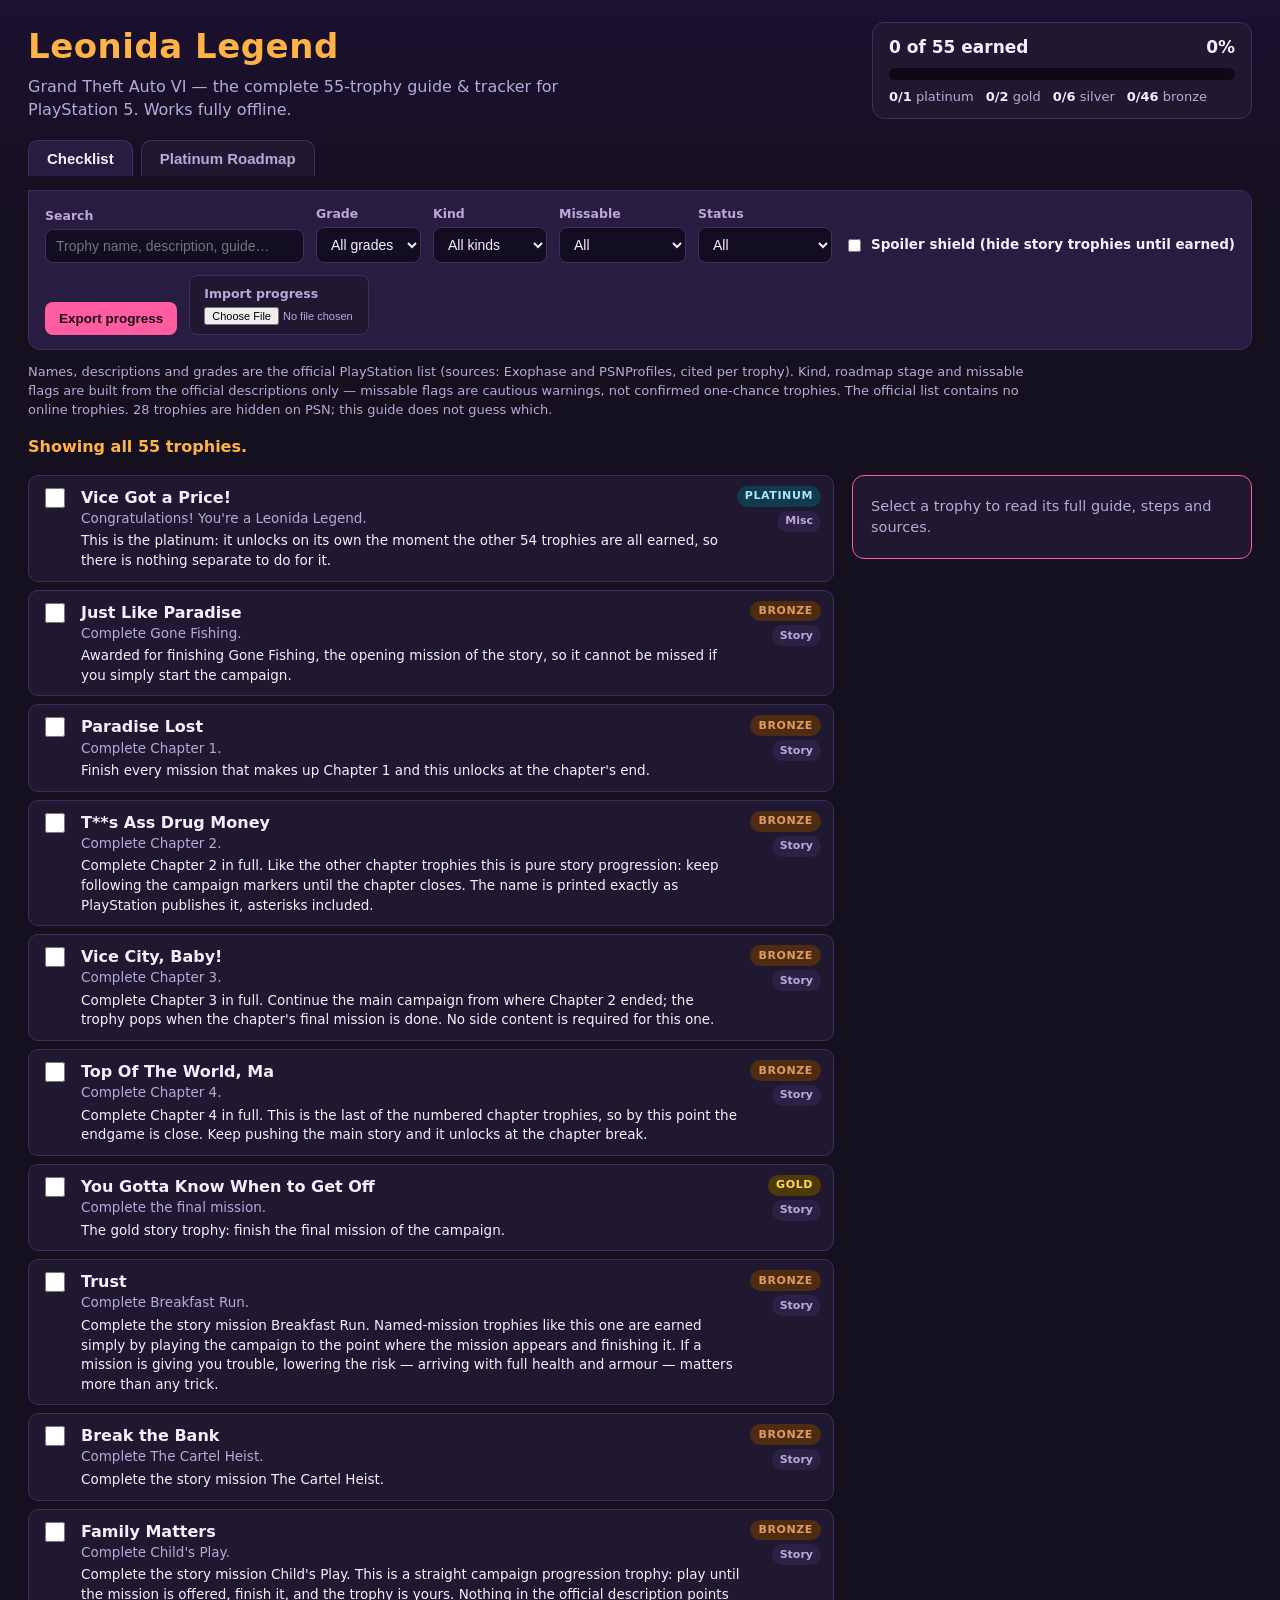
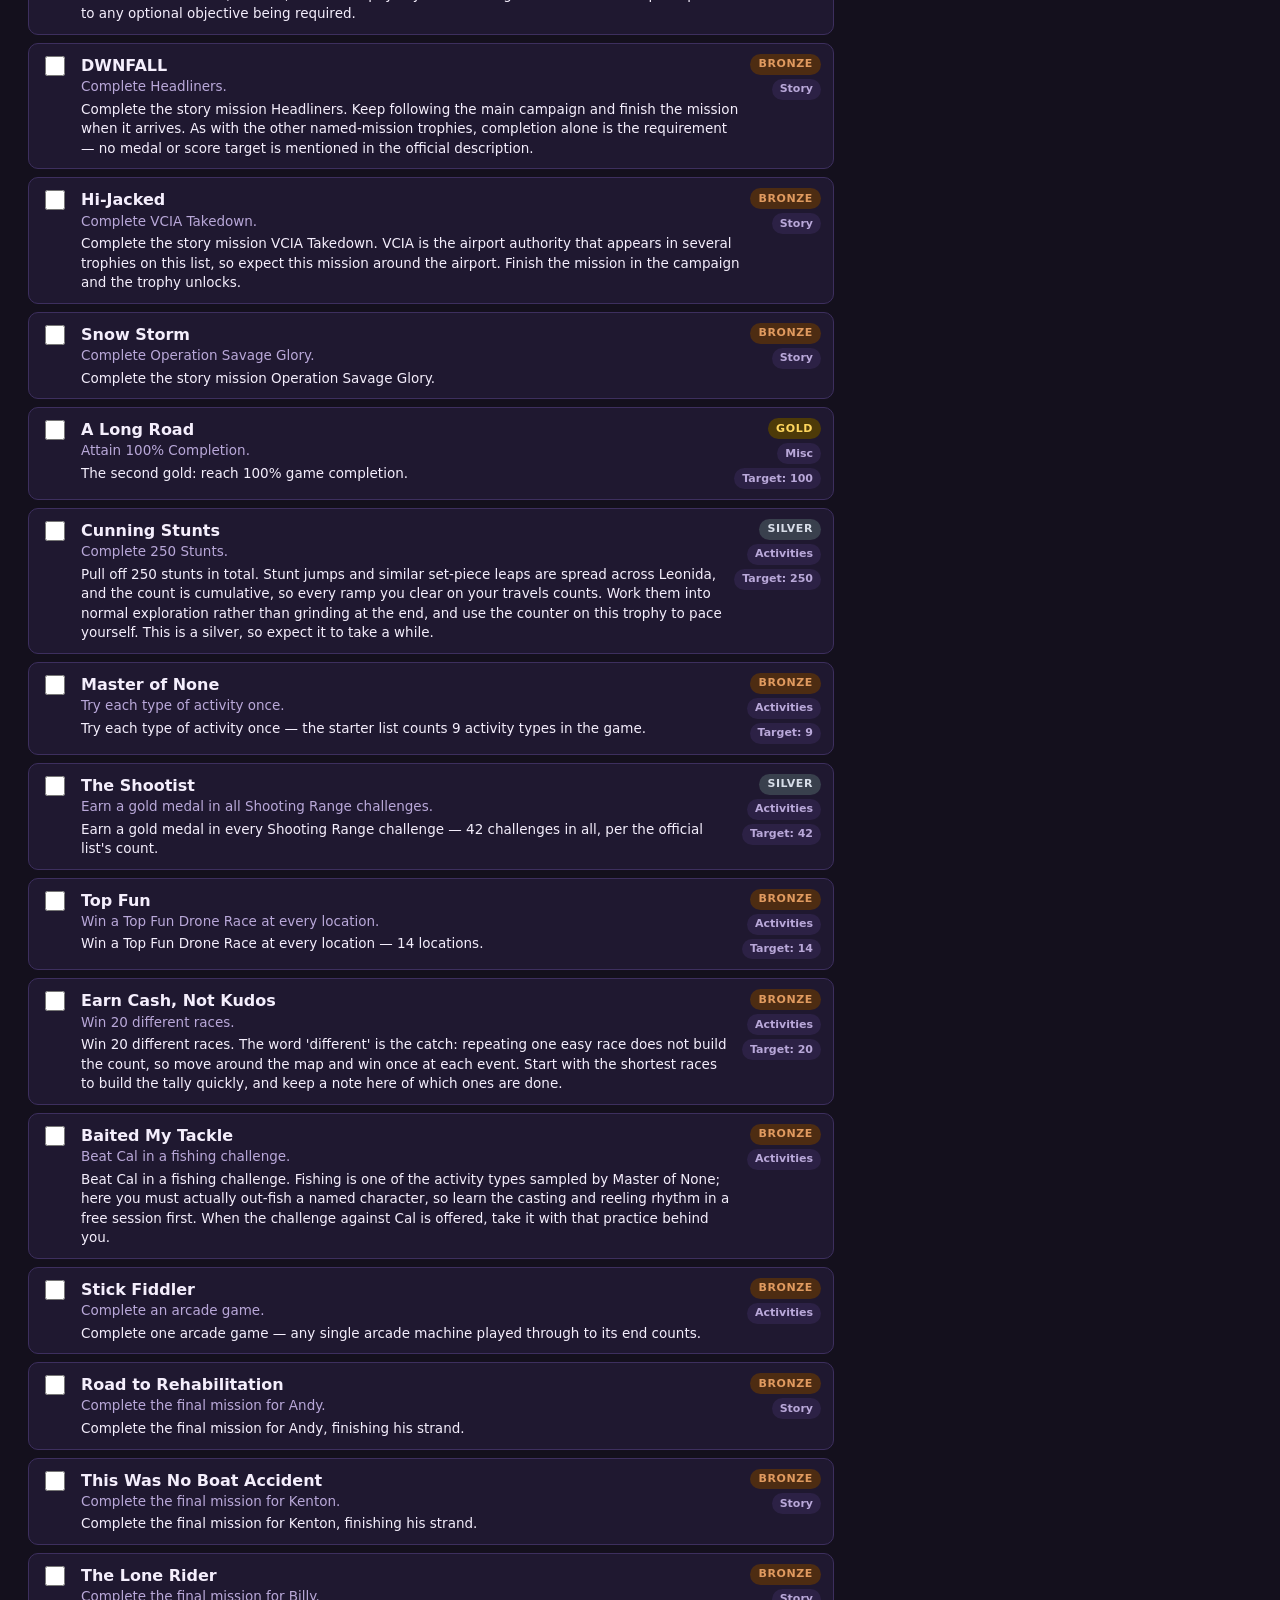
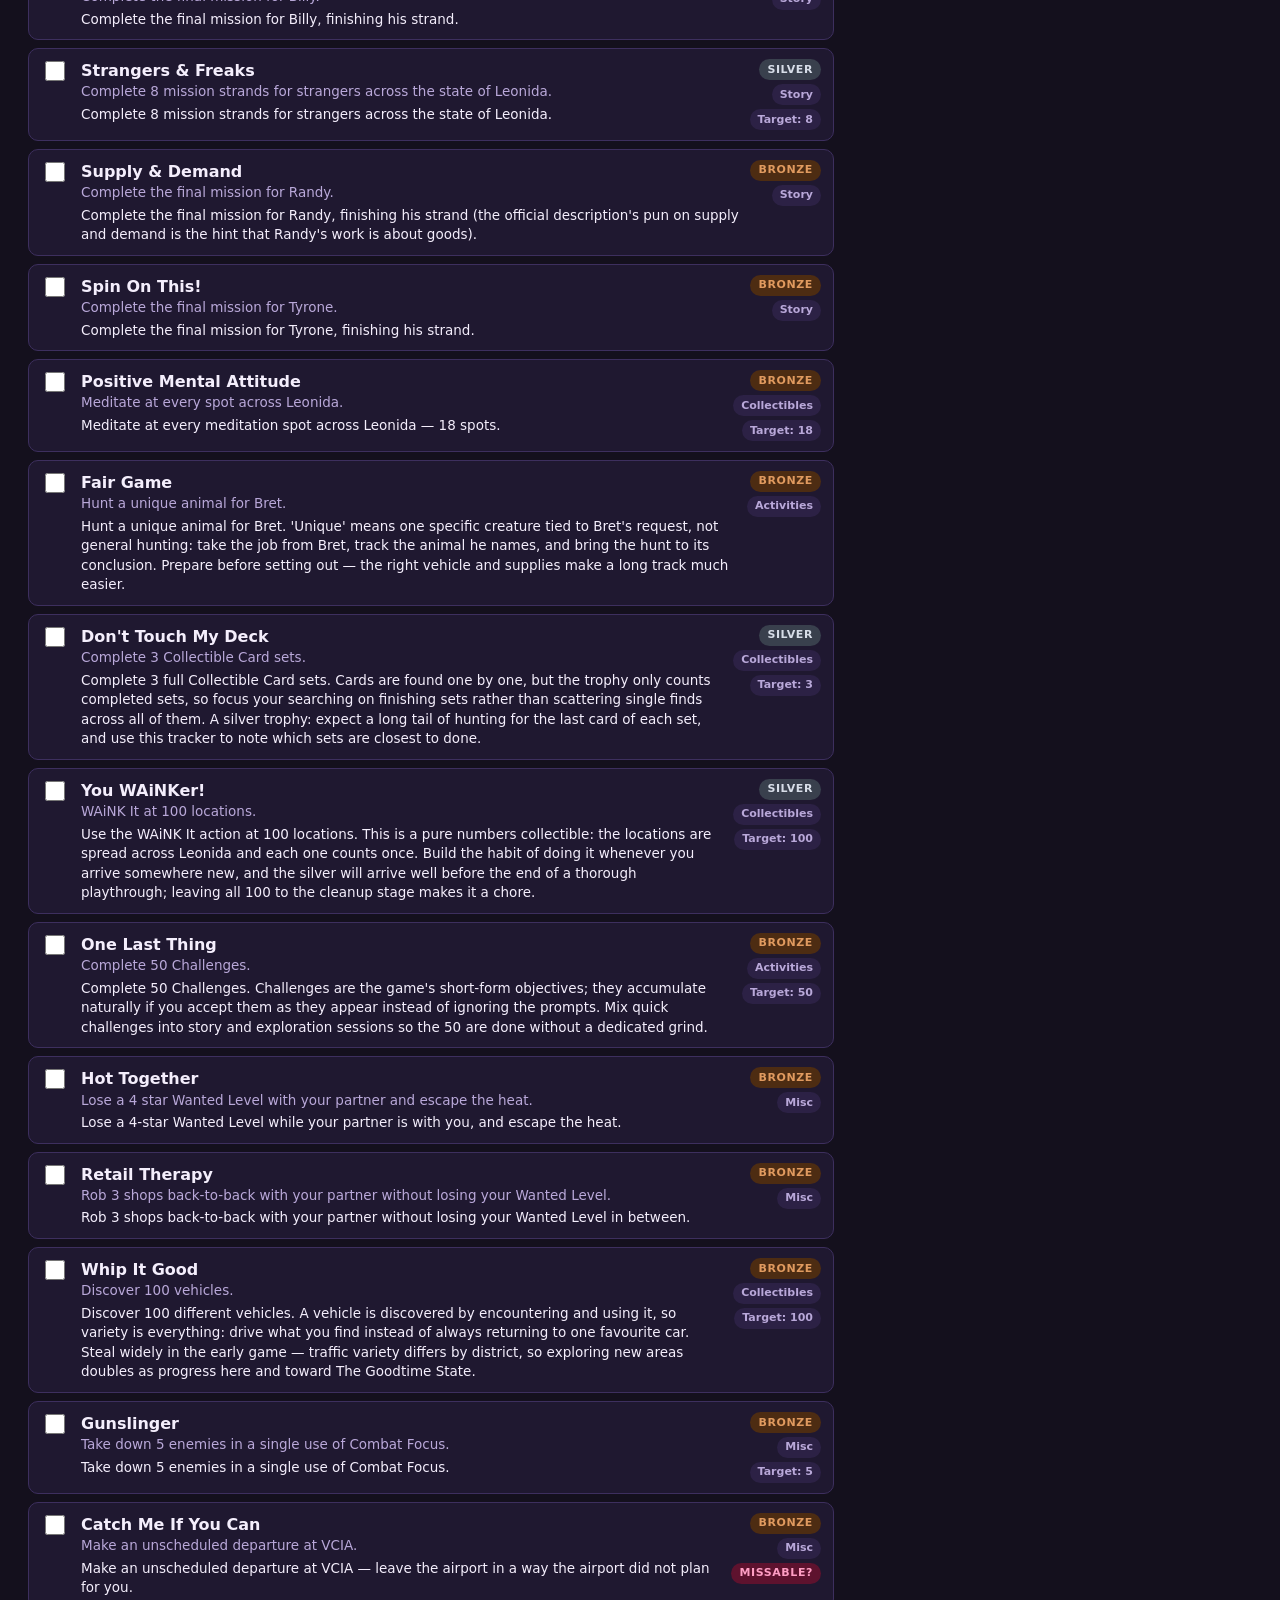
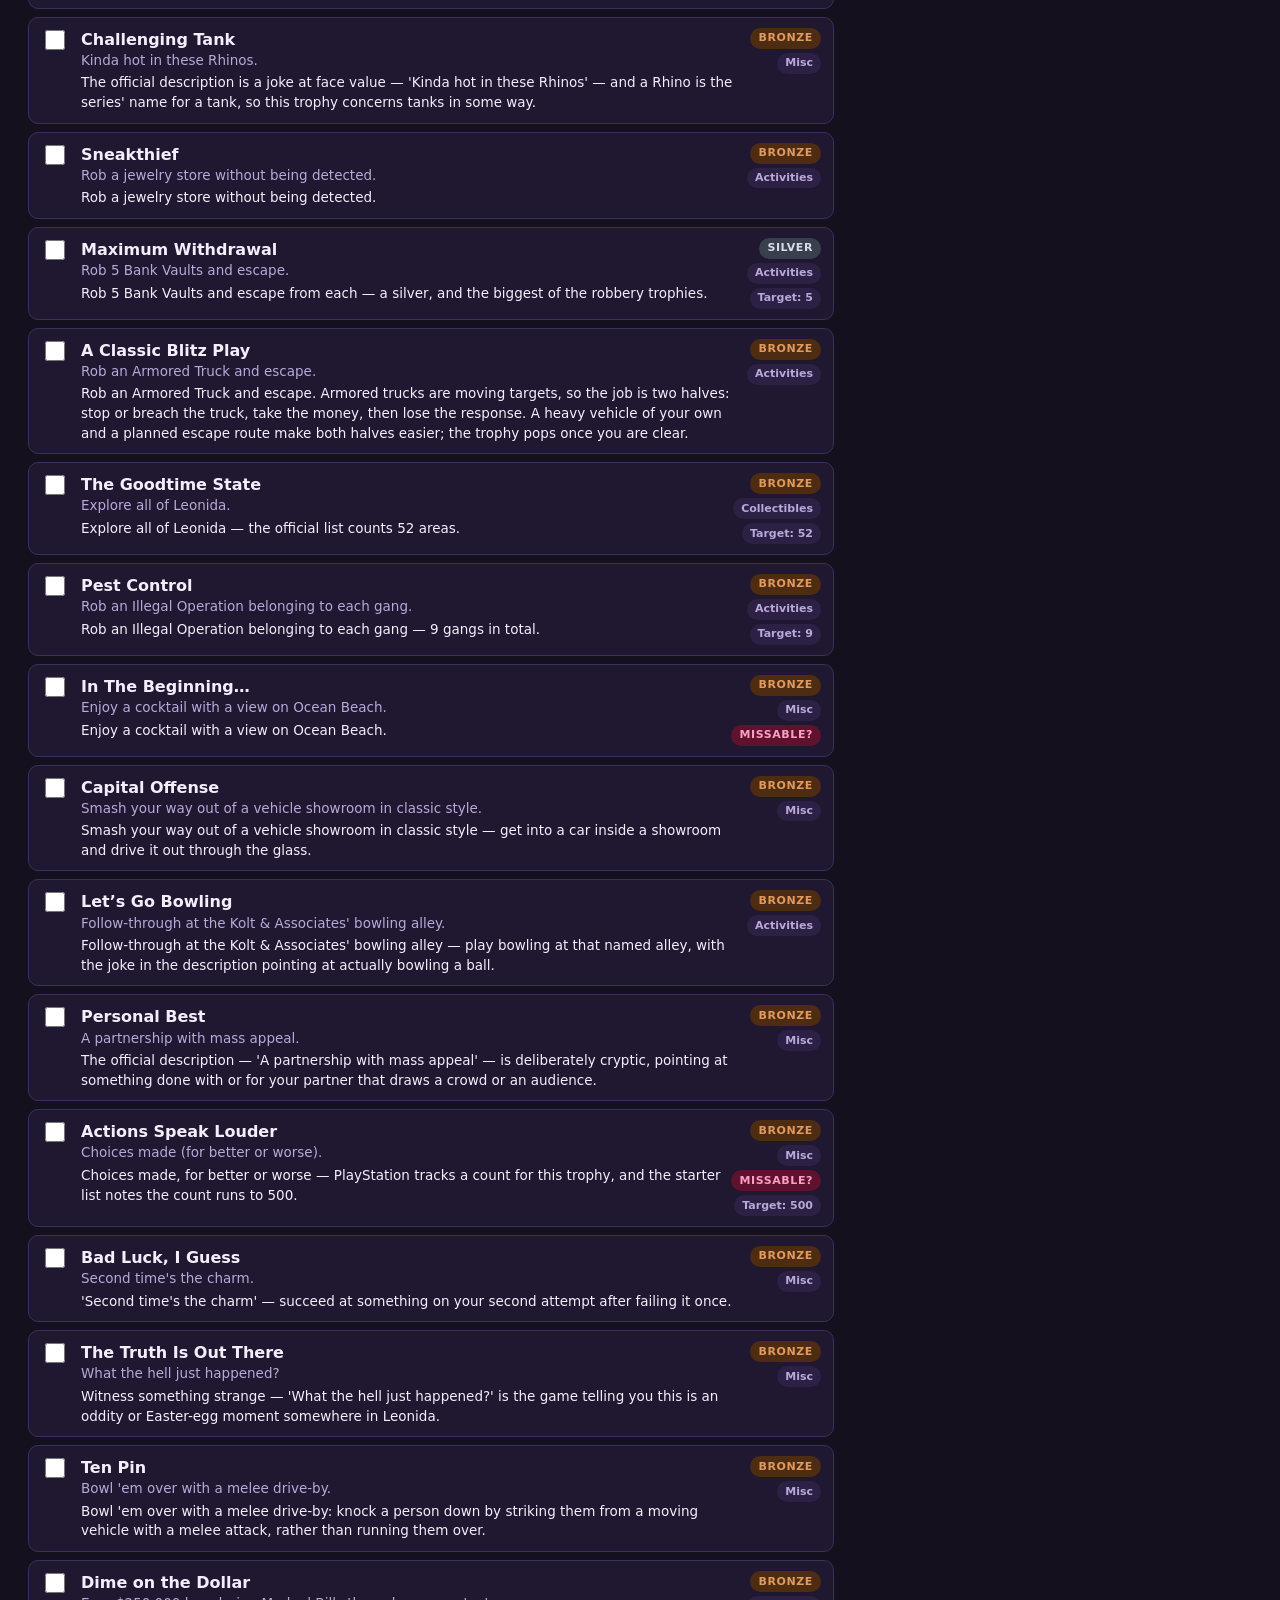
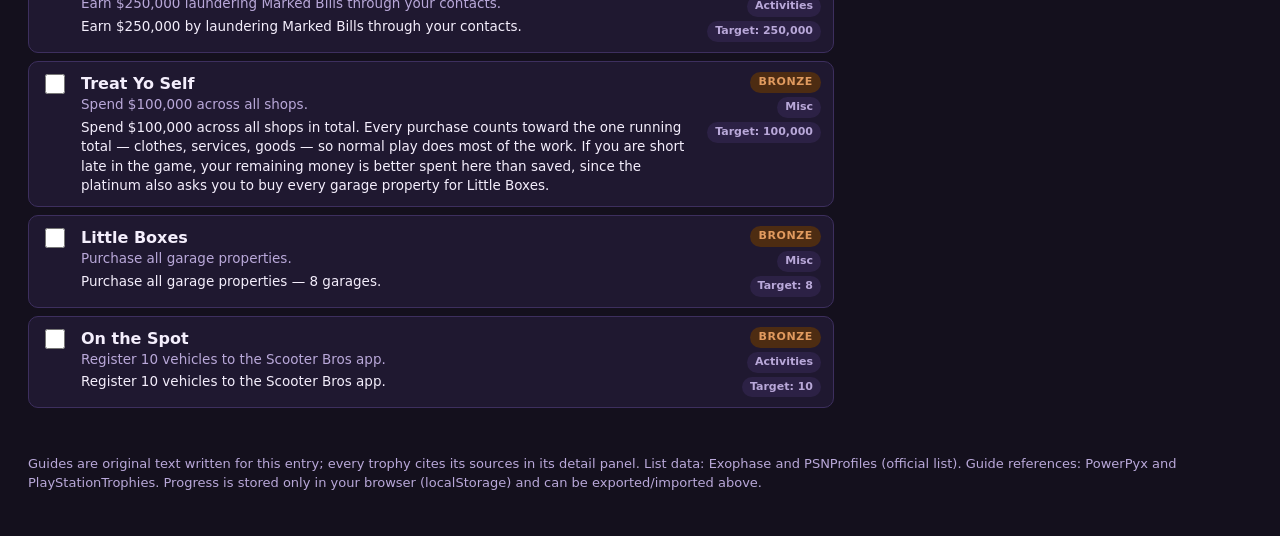
==== app/index.html @ 4466c214 "Leonida Legend — GTA 6 trophy guide and checklist (make.fun entry)" ====
<!doctype html>
<html lang="en">
<head>
<meta charset="utf-8">
<meta name="viewport" content="width=device-width, initial-scale=1">
<title>Leonida Legend — GTA VI Trophy Guide &amp; Tracker</title>
<link rel="stylesheet" href="style.css">
</head>
<body>
<header class="topbar">
  <div class="brand">
    <h1>Leonida Legend</h1>
    <p class="tagline">Grand Theft Auto VI — the complete 55-trophy guide &amp; tracker for PlayStation 5. Works fully offline.</p>
  </div>
  <div class="progress-box">
    <div class="progress-line"><span id="progress-count">0 of 55 earned</span><span id="progress-pct">0%</span></div>
    <div class="progress-track"><div id="progress-bar"></div></div>
    <div class="grade-counts" id="grade-counts"></div>
  </div>
</header>

<nav class="view-tabs" aria-label="Views">
  <button type="button" id="tab-checklist" class="tab active">Checklist</button>
  <button type="button" id="tab-roadmap" class="tab">Platinum Roadmap</button>
</nav>

<section id="checklist-view">
  <div class="controls">
    <label class="search-label">Search
      <input id="search" type="search" placeholder="Trophy name, description, guide…" autocomplete="off">
    </label>
    <label>Grade
      <select id="filter-grade">
        <option value="all">All grades</option>
        <option value="platinum">Platinum</option>
        <option value="gold">Gold</option>
        <option value="silver">Silver</option>
        <option value="bronze">Bronze</option>
      </select>
    </label>
    <label>Kind
      <select id="filter-kind">
        <option value="all">All kinds</option>
        <option value="story">Story</option>
        <option value="collectibles">Collectibles</option>
        <option value="activities">Activities</option>
        <option value="online">Online</option>
        <option value="misc">Misc</option>
      </select>
    </label>
    <label>Missable
      <select id="filter-missable">
        <option value="all">All</option>
        <option value="only">Missable only</option>
        <option value="safe">Not missable</option>
      </select>
    </label>
    <label>Status
      <select id="filter-status">
        <option value="all">All</option>
        <option value="earned">Earned</option>
        <option value="unearned">Not yet earned</option>
      </select>
    </label>
    <label class="toggle"><input id="spoiler" type="checkbox"> Spoiler shield (hide story trophies until earned)</label>
    <button id="export" type="button">Export progress</button>
    <label class="import-label">Import progress <input id="import" type="file" accept="application/json"></label>
  </div>
  <p class="honesty-note">Names, descriptions and grades are the official PlayStation list (sources: Exophase and PSNProfiles, cited per trophy). Kind, roadmap stage and missable flags are built from the official descriptions only — missable flags are cautious warnings, not confirmed one-chance trophies. The official list contains no online trophies. 28 trophies are hidden on PSN; this guide does not guess which.</p>
  <p id="result-count" class="result-count"></p>
  <div class="layout">
    <ol id="trophy-list" class="trophy-list"></ol>
    <aside id="detail" class="detail" aria-live="polite">
      <p class="detail-empty">Select a trophy to read its full guide, steps and sources.</p>
    </aside>
  </div>
</section>

<section id="roadmap-view" hidden>
  <h2>Roadmap to the Platinum</h2>
  <p class="roadmap-intro">Four stages, in order. The story comes first because several trophies hang off story beats; the cautious missable flags are watched during that first pass; collectibles and activities are swept afterwards; 100% completion and the platinum close the list. No trophy on the official list is an online trophy, so no stage needs multiplayer.</p>
  <div id="roadmap-stages"></div>
</section>

<footer>
  <p>Guides are original text written for this entry; every trophy cites its sources in its detail panel. List data: Exophase and PSNProfiles (official list). Guide references: PowerPyx and PlayStationTrophies. Progress is stored only in your browser (localStorage) and can be exported/imported above.</p>
</footer>

<script type="module" src="app.js"></script>
</body>
</html>
---- app/style.css ----
/* Leonida Legend — own neon-dusk look, no game artwork, system fonts only. */
:root {
  --bg: #14101d;
  --panel: #1f1830;
  --panel-2: #281d40;
  --ink: #f4eefc;
  --muted: #b9a8d9;
  --accent: #ff5da2;
  --accent-2: #ffb347;
  --line: #3d2f5e;
  --platinum: #a8e6ff;
  --gold: #ffd75e;
  --silver: #d7dde8;
  --bronze: #e09a5f;
}
* { box-sizing: border-box; }
body {
  margin: 0;
  font-family: "Segoe UI", system-ui, -apple-system, Arial, sans-serif;
  background: linear-gradient(180deg, #1b1030 0, var(--bg) 260px);
  color: var(--ink);
  line-height: 1.45;
}
.topbar {
  display: flex; flex-wrap: wrap; gap: 20px; justify-content: space-between; align-items: flex-start;
  padding: 22px 28px 10px;
}
.brand h1 { margin: 0; font-size: 34px; letter-spacing: .5px; color: var(--accent-2); }
.tagline { margin: 4px 0 0; color: var(--muted); max-width: 560px; }
.progress-box { min-width: 300px; flex: 0 1 380px; background: var(--panel); border: 1px solid var(--line); border-radius: 12px; padding: 12px 16px; }
.progress-line { display: flex; justify-content: space-between; font-weight: 700; font-size: 17px; }
.progress-track { height: 12px; background: #0d0a16; border-radius: 6px; margin: 8px 0; overflow: hidden; }
#progress-bar { height: 100%; width: 0; background: linear-gradient(90deg, var(--accent), var(--accent-2)); transition: width .3s; }
.grade-counts { display: flex; gap: 12px; flex-wrap: wrap; color: var(--muted); font-size: 13px; }
.grade-counts b { color: var(--ink); }
.view-tabs { display: flex; gap: 8px; padding: 8px 28px 0; }
.tab {
  background: var(--panel); color: var(--muted); border: 1px solid var(--line); border-bottom: none;
  border-radius: 10px 10px 0 0; padding: 9px 18px; font-size: 15px; font-weight: 600; cursor: pointer;
}
.tab.active { background: var(--panel-2); color: var(--ink); }
section { padding: 14px 28px 24px; }
.controls {
  display: flex; flex-wrap: wrap; gap: 12px; align-items: end;
  background: var(--panel-2); border: 1px solid var(--line); border-radius: 0 12px 12px 12px; padding: 14px 16px;
}
.controls label { display: flex; flex-direction: column; gap: 4px; font-size: 12.5px; color: var(--muted); font-weight: 600; }
.controls .search-label { flex: 1 1 220px; }
.controls input[type="search"], .controls select {
  background: #120d20; color: var(--ink); border: 1px solid var(--line); border-radius: 8px; padding: 8px 10px; font-size: 14px;
}
.controls .toggle { flex-direction: row; align-items: center; gap: 7px; font-size: 13.5px; color: var(--ink); padding-bottom: 8px; }
.controls button, .import-label {
  background: var(--accent); color: #1c0a16; border: none; border-radius: 8px; padding: 9px 14px;
  font-size: 13.5px; font-weight: 700; cursor: pointer;
}
.import-label { background: var(--panel); color: var(--ink); border: 1px solid var(--line); }
.import-label input { font-size: 11px; max-width: 150px; }
.honesty-note { color: var(--muted); font-size: 13px; max-width: 1000px; }
.result-count { color: var(--accent-2); font-weight: 600; }
.layout { display: grid; grid-template-columns: minmax(0, 1fr) 400px; gap: 18px; align-items: start; }
@media (max-width: 980px) { .layout { grid-template-columns: 1fr; } }
.trophy-list { list-style: none; margin: 0; padding: 0; display: flex; flex-direction: column; gap: 8px; }
.trophy-row {
  display: grid; grid-template-columns: 30px minmax(0, 1fr) auto; gap: 10px; align-items: start;
  background: var(--panel); border: 1px solid var(--line); border-radius: 10px; padding: 10px 12px; cursor: pointer;
}
.trophy-row:hover, .trophy-row.selected { border-color: var(--accent); }
.trophy-row.earned { opacity: .72; }
.trophy-row input[type="checkbox"] { width: 20px; height: 20px; margin-top: 2px; accent-color: var(--accent); cursor: pointer; }
.trophy-name { font-weight: 700; font-size: 16px; }
.trophy-desc { color: var(--muted); font-size: 13.5px; }
.trophy-guide-short { font-size: 13.5px; margin-top: 3px; }
.badges { display: flex; flex-direction: column; gap: 4px; align-items: end; }
.badge { font-size: 11px; font-weight: 800; text-transform: uppercase; letter-spacing: .6px; padding: 2.5px 8px; border-radius: 20px; white-space: nowrap; }
.badge.platinum { background: #123a4d; color: var(--platinum); }
.badge.gold { background: #4d3a08; color: var(--gold); }
.badge.silver { background: #39404d; color: var(--silver); }
.badge.bronze { background: #4d2c12; color: var(--bronze); }
.badge.kind { background: #2c2145; color: var(--muted); text-transform: capitalize; letter-spacing: 0; font-weight: 600; }
.badge.missable { background: #5e122e; color: #ff9ec4; }
.spoiler-hidden .trophy-name, .spoiler-hidden .trophy-desc { filter: blur(5px); user-select: none; }
.detail {
  background: var(--panel); border: 1px solid var(--accent); border-radius: 12px; padding: 16px 18px;
  position: sticky; top: 12px; max-height: calc(100vh - 24px); overflow: auto;
}
.detail h3 { margin: 0 0 4px; font-size: 20px; }
.detail .official { color: var(--muted); font-style: italic; }
.detail h4 { margin: 14px 0 4px; color: var(--accent-2); font-size: 13px; text-transform: uppercase; letter-spacing: .7px; }
.detail p { margin: 4px 0; font-size: 14.5px; }
.detail ol { margin: 4px 0; padding-left: 20px; font-size: 14.5px; }
.detail .meta { display: flex; flex-wrap: wrap; gap: 6px; margin: 8px 0; }
.detail a { color: var(--accent-2); }
.detail .source-role { color: var(--muted); font-size: 12.5px; }
.detail-empty { color: var(--muted); }
#roadmap-view h2 { color: var(--accent-2); }
.roadmap-intro { color: var(--muted); max-width: 900px; }
.stage { background: var(--panel); border: 1px solid var(--line); border-radius: 12px; padding: 14px 18px; margin: 12px 0; }
.stage h3 { margin: 0 0 4px; }
.stage .stage-count { color: var(--accent-2); font-weight: 700; }
.stage p { color: var(--muted); margin: 4px 0 10px; max-width: 900px; }
.stage ul { list-style: none; margin: 0; padding: 0; display: flex; flex-wrap: wrap; gap: 6px; }
.stage li { background: var(--panel-2); border: 1px solid var(--line); border-radius: 16px; padding: 3px 11px; font-size: 13px; }
.stage li.done { border-color: var(--accent-2); color: var(--accent-2); }
.stage li .flag { color: #ff9ec4; font-weight: 700; }
footer { padding: 10px 28px 30px; color: var(--muted); font-size: 13px; }
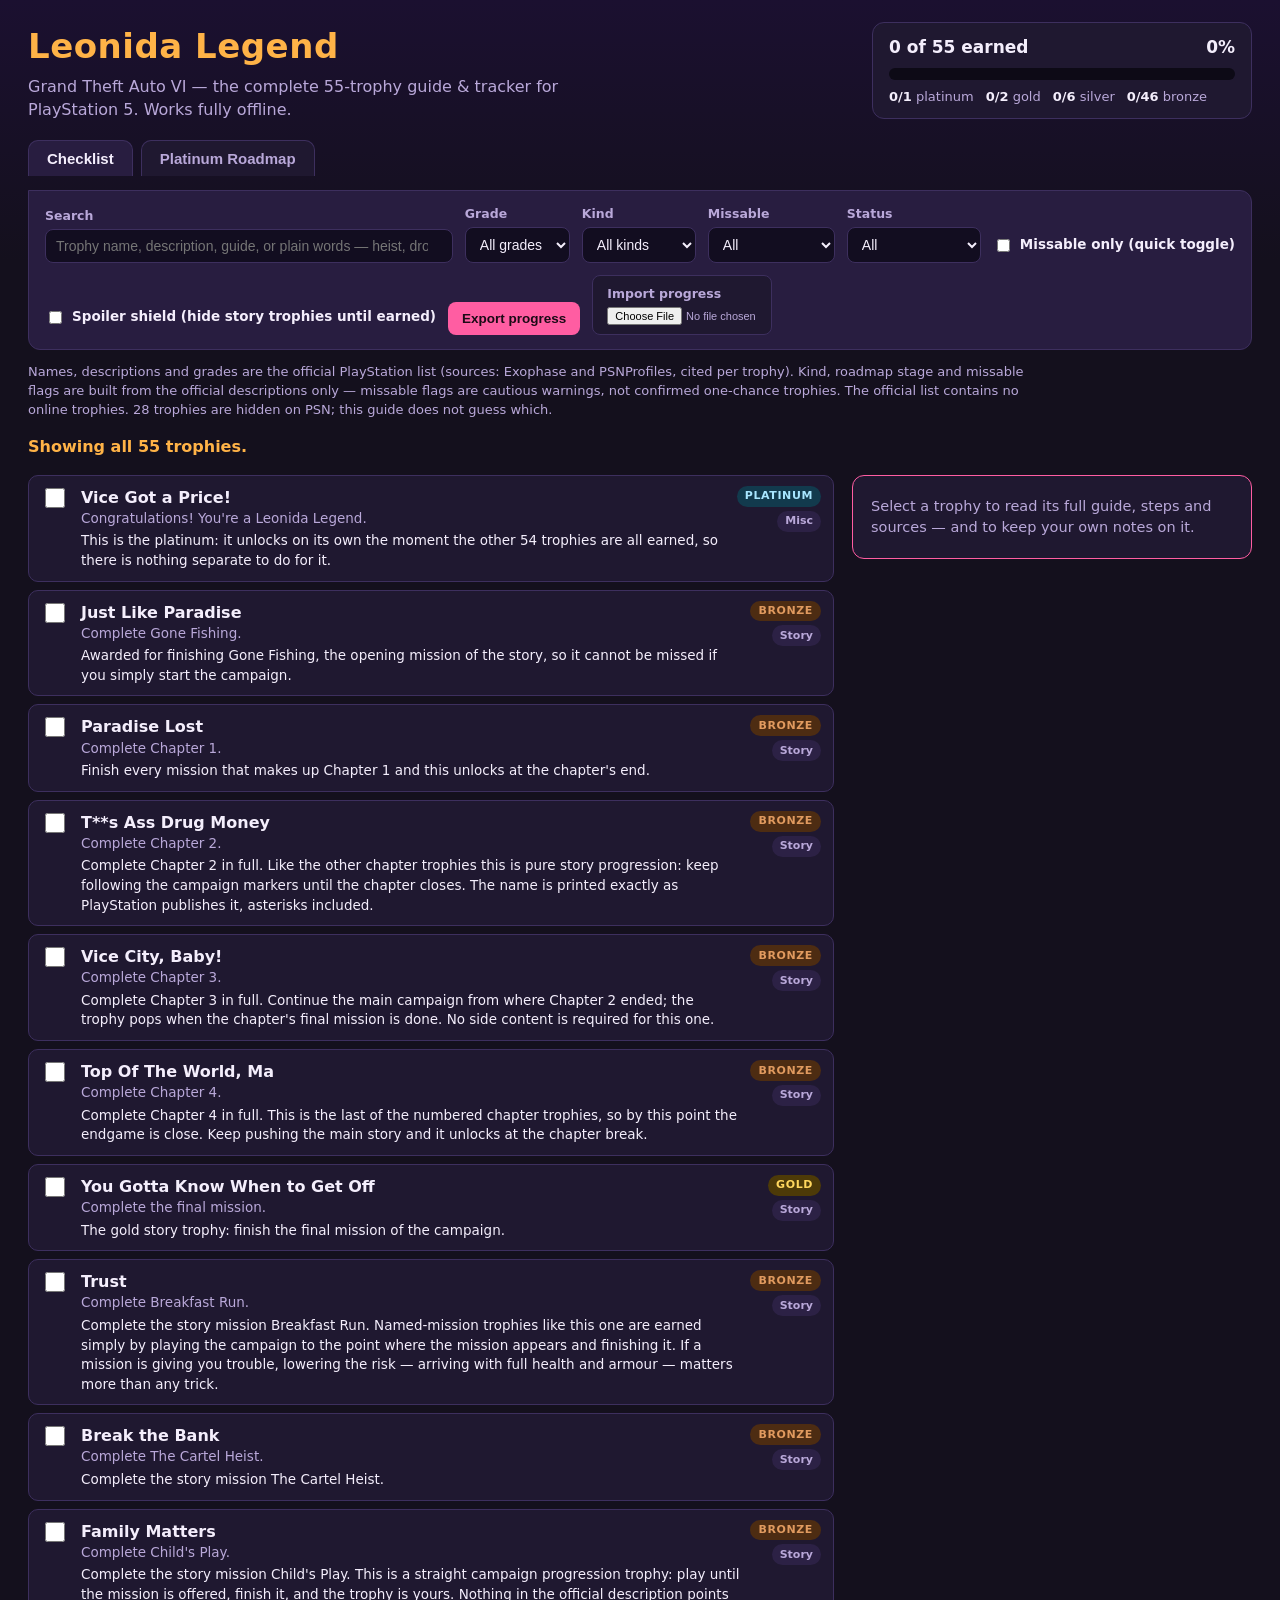
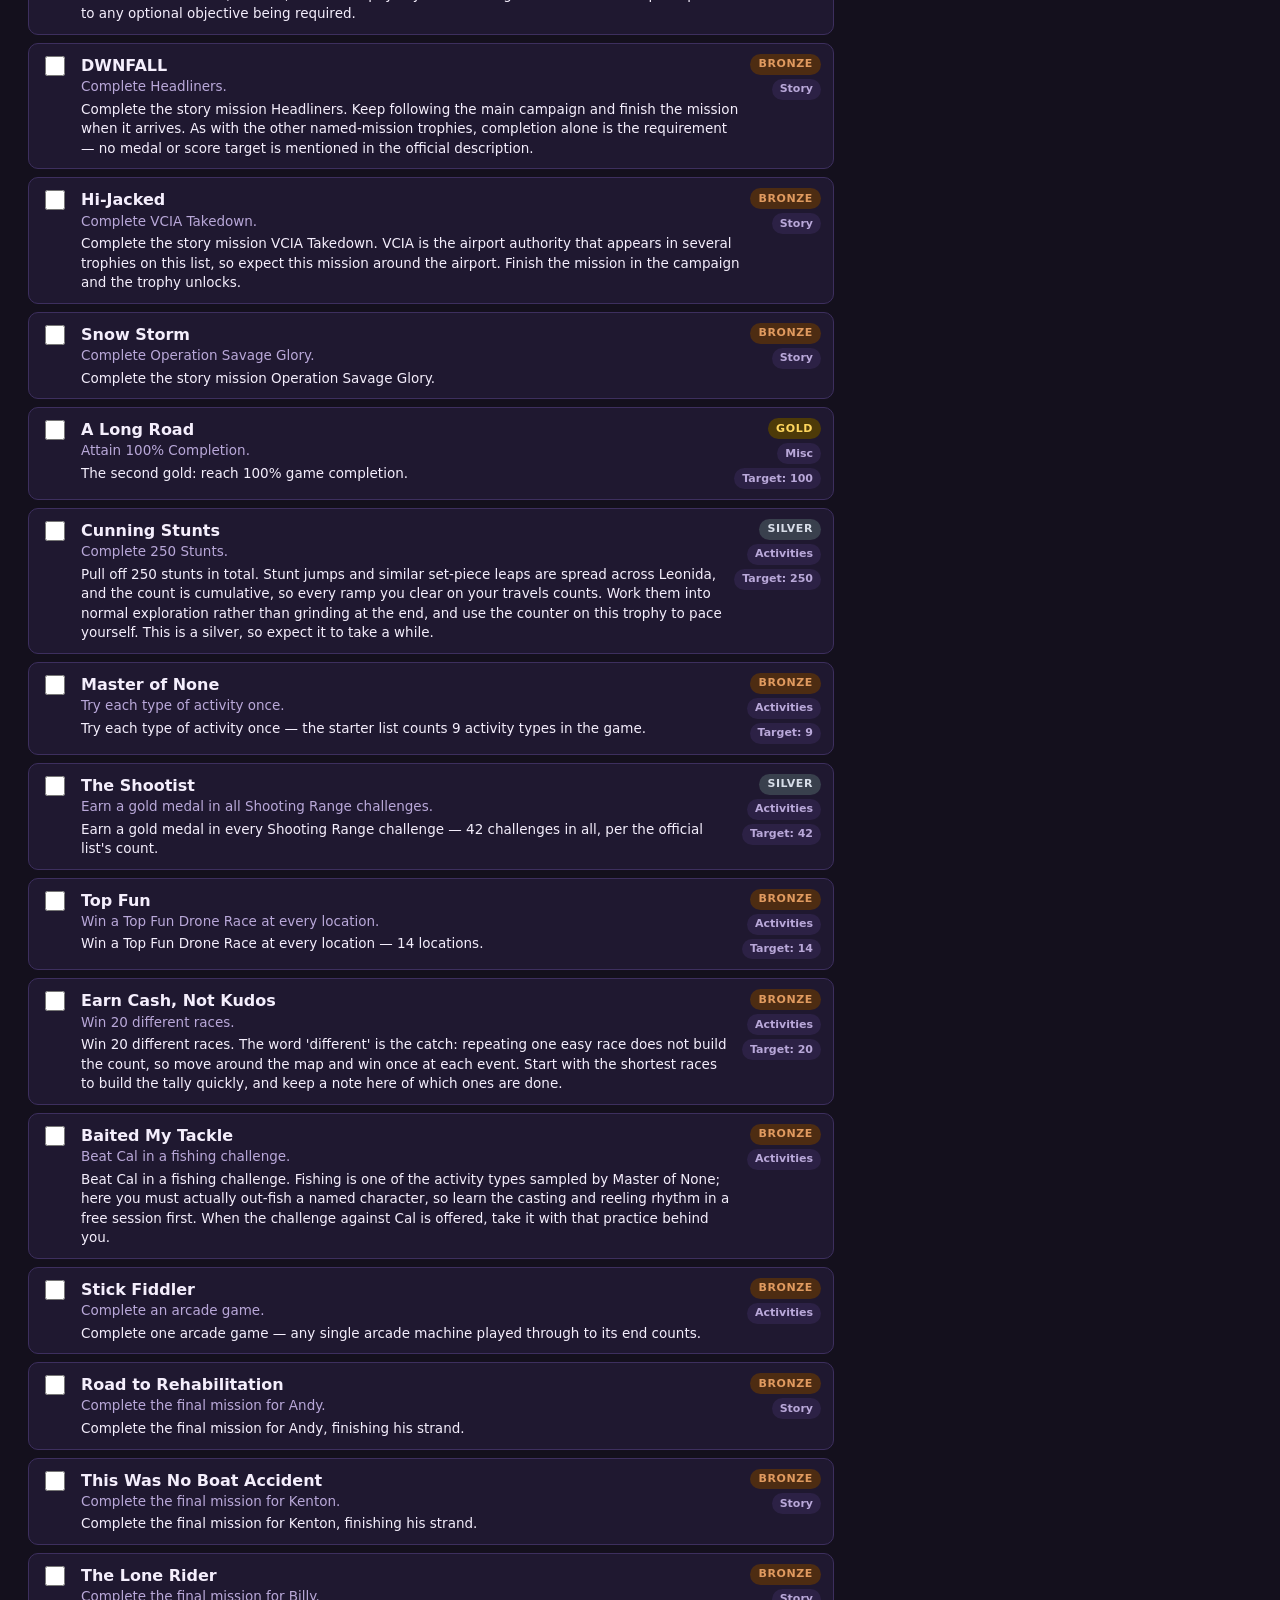
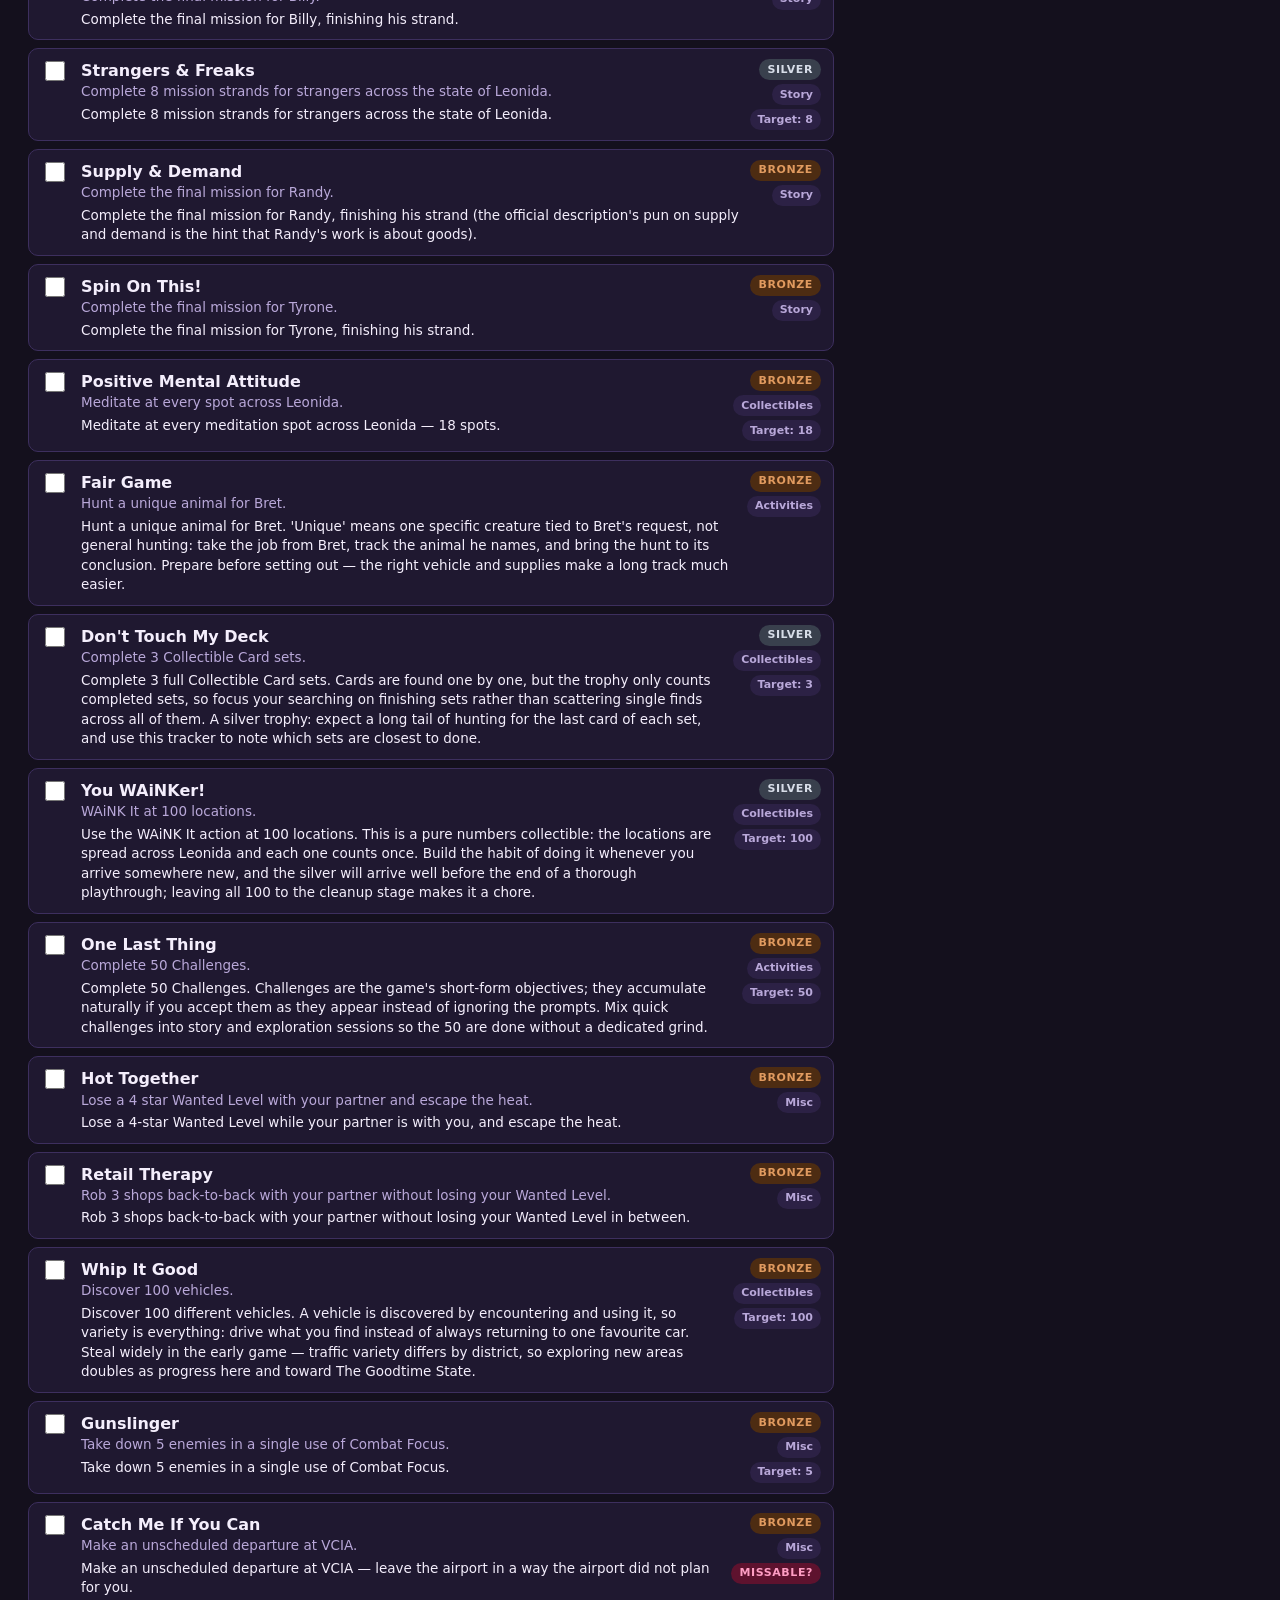
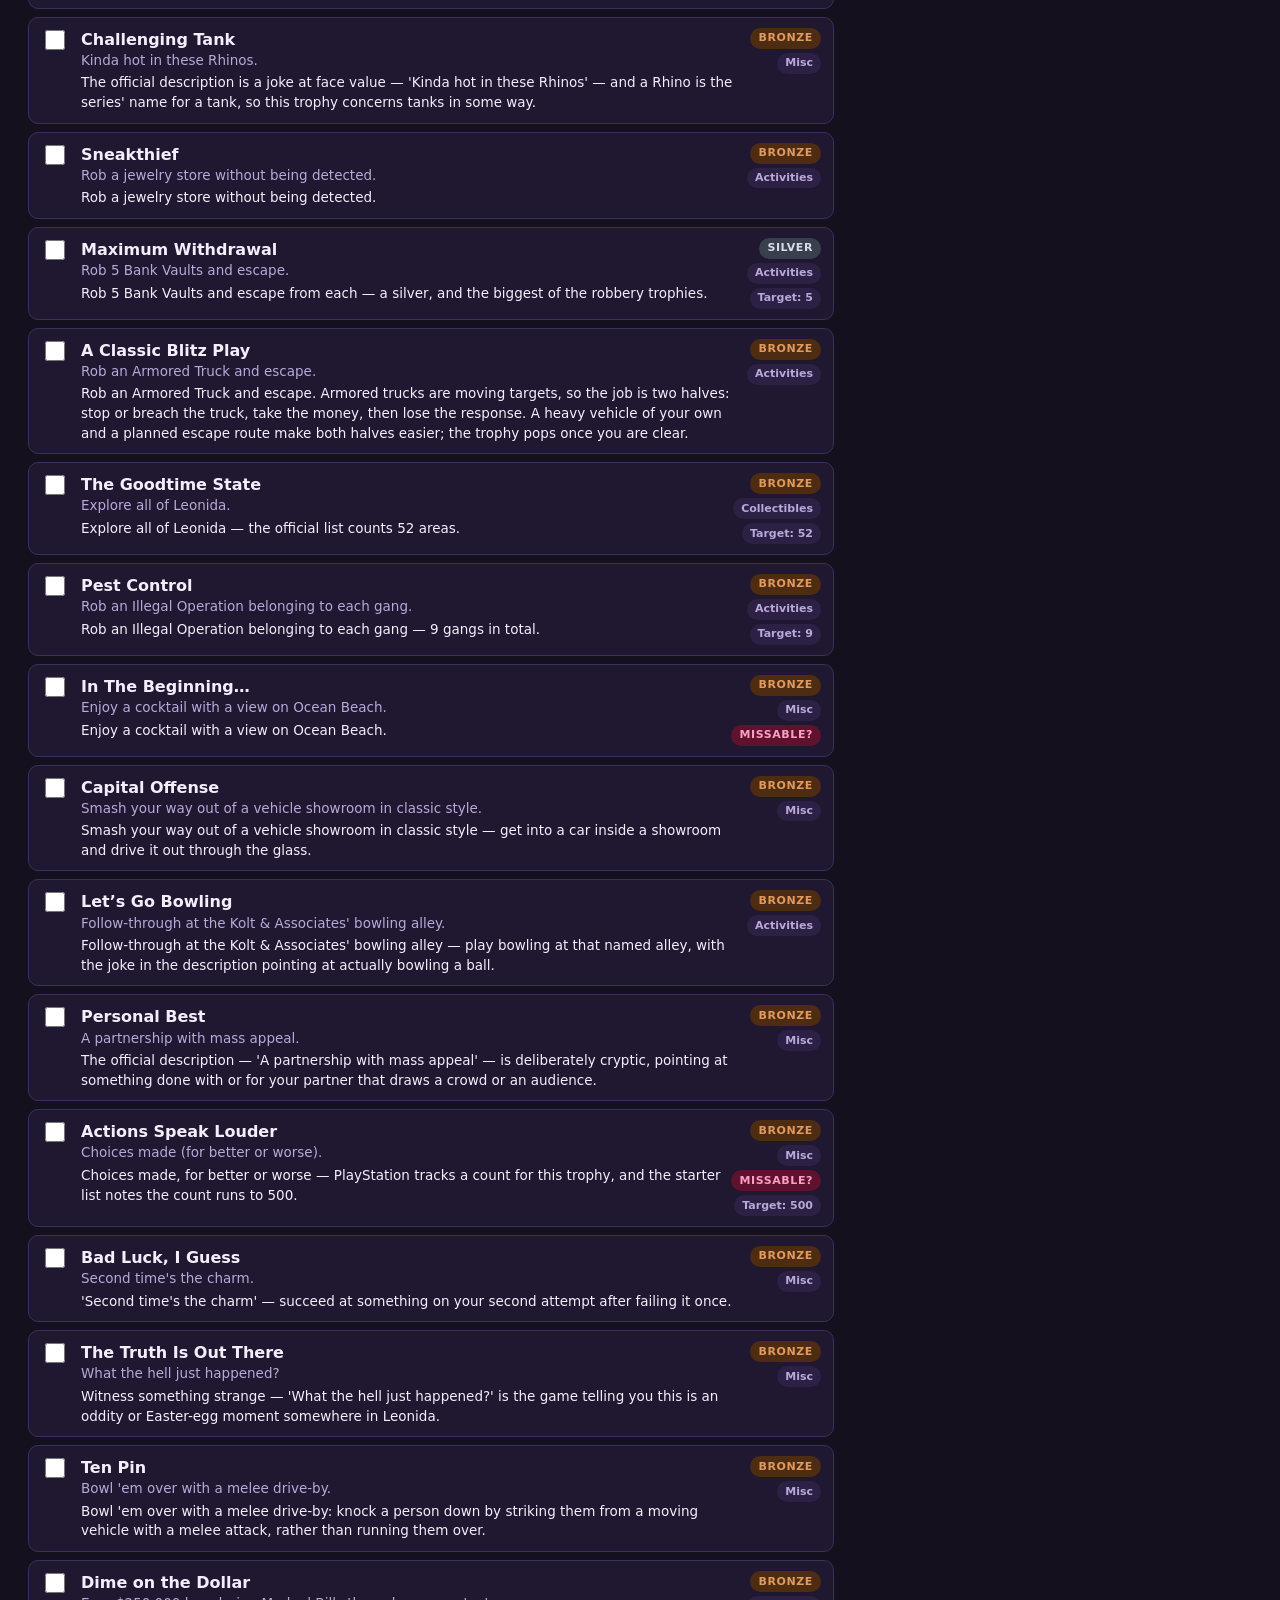
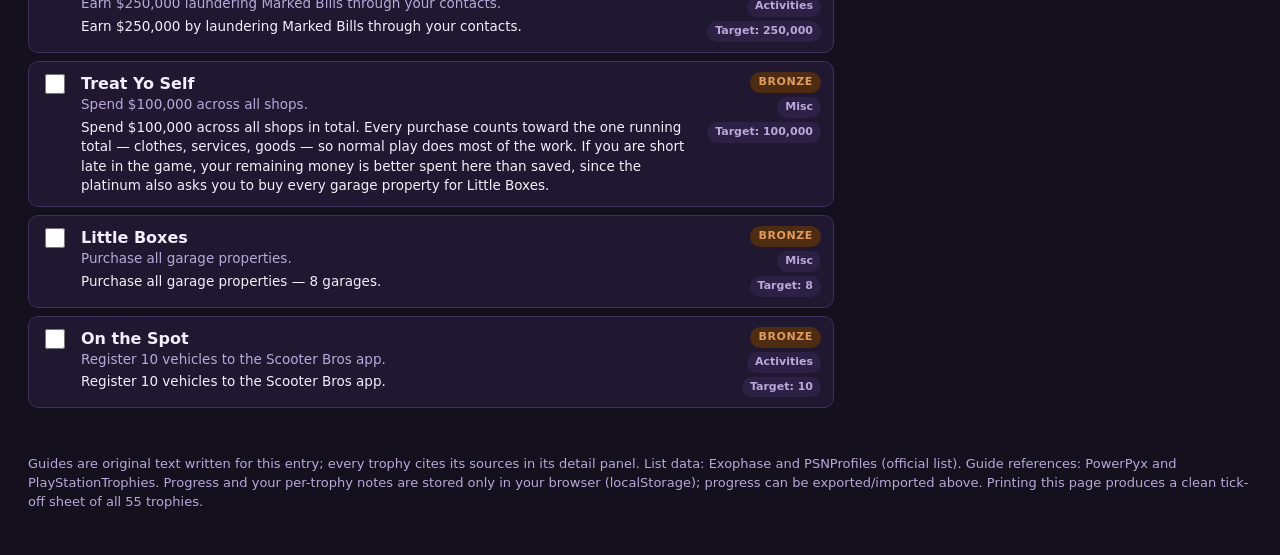
==== commit 957df892: "Add per-trophy notes, missable quick toggle, synonym search and print view" ====
--- a/app/index.html
+++ b/app/index.html
@@ -4,6 +4,7 @@
 <meta charset="utf-8">
 <meta name="viewport" content="width=device-width, initial-scale=1">
 <title>Leonida Legend — GTA VI Trophy Guide &amp; Tracker</title>
+<link rel="icon" href="data:,">
 <link rel="stylesheet" href="style.css">
 </head>
 <body>
@@ -27,7 +28,7 @@
 <section id="checklist-view">
   <div class="controls">
     <label class="search-label">Search
-      <input id="search" type="search" placeholder="Trophy name, description, guide…" autocomplete="off">
+      <input id="search" type="search" placeholder="Trophy name, description, guide, or plain words — heist, drone, fishing…" autocomplete="off">
     </label>
     <label>Grade
       <select id="filter-grade">
@@ -62,6 +63,7 @@
         <option value="unearned">Not yet earned</option>
       </select>
     </label>
+    <label class="toggle"><input id="filter-missable-only" type="checkbox"> Missable only (quick toggle)</label>
     <label class="toggle"><input id="spoiler" type="checkbox"> Spoiler shield (hide story trophies until earned)</label>
     <button id="export" type="button">Export progress</button>
     <label class="import-label">Import progress <input id="import" type="file" accept="application/json"></label>
@@ -71,7 +73,7 @@
   <div class="layout">
     <ol id="trophy-list" class="trophy-list"></ol>
     <aside id="detail" class="detail" aria-live="polite">
-      <p class="detail-empty">Select a trophy to read its full guide, steps and sources.</p>
+      <p class="detail-empty">Select a trophy to read its full guide, steps and sources — and to keep your own notes on it.</p>
     </aside>
   </div>
 </section>
@@ -83,7 +85,7 @@
 </section>
 
 <footer>
-  <p>Guides are original text written for this entry; every trophy cites its sources in its detail panel. List data: Exophase and PSNProfiles (official list). Guide references: PowerPyx and PlayStationTrophies. Progress is stored only in your browser (localStorage) and can be exported/imported above.</p>
+  <p>Guides are original text written for this entry; every trophy cites its sources in its detail panel. List data: Exophase and PSNProfiles (official list). Guide references: PowerPyx and PlayStationTrophies. Progress and your per-trophy notes are stored only in your browser (localStorage); progress can be exported/imported above. Printing this page produces a clean tick-off sheet of all 55 trophies.</p>
 </footer>
 
 <script type="module" src="app.js"></script>
--- a/app/style.css
+++ b/app/style.css
@@ -93,6 +93,15 @@
 .detail a { color: var(--accent-2); }
 .detail .source-role { color: var(--muted); font-size: 12.5px; }
 .detail-empty { color: var(--muted); }
+.detail .note-area {
+  width: 100%; min-height: 84px; resize: vertical;
+  background: #120d20; color: var(--ink); border: 1px solid var(--line); border-radius: 8px;
+  padding: 8px 10px; font: inherit; font-size: 14px; line-height: 1.45;
+}
+.detail .note-area:focus { outline: 2px solid var(--accent); outline-offset: 1px; }
+.detail .note-row { display: flex; justify-content: space-between; align-items: baseline; gap: 10px; margin-top: 4px; }
+.detail .note-hint { color: var(--muted); font-size: 12.5px; }
+.detail .note-status { color: var(--accent-2); font-size: 12.5px; font-weight: 700; white-space: nowrap; }
 #roadmap-view h2 { color: var(--accent-2); }
 .roadmap-intro { color: var(--muted); max-width: 900px; }
 .stage { background: var(--panel); border: 1px solid var(--line); border-radius: 12px; padding: 14px 18px; margin: 12px 0; }
@@ -104,3 +113,34 @@
 .stage li.done { border-color: var(--accent-2); color: var(--accent-2); }
 .stage li .flag { color: #ff9ec4; font-weight: 700; }
 footer { padding: 10px 28px 30px; color: var(--muted); font-size: 13px; }
+
+/* Print: a clean tick-off sheet of the whole list. app.js lifts the filters and
+   the spoiler shield for the print render (beforeprint), so every trophy is
+   listed; here the chrome is hidden and each row gets an empty tick box. */
+@media print {
+  @page { margin: 13mm; }
+  body { background: #fff; color: #000; }
+  .view-tabs, .controls, .honesty-note, .result-count, .detail,
+  #roadmap-view, .progress-box, footer { display: none !important; }
+  .topbar { padding: 0 0 8px; }
+  .brand h1 { color: #000; font-size: 24px; }
+  .tagline { color: #333; }
+  section { padding: 0; }
+  .layout { display: block; }
+  .trophy-list { gap: 0; }
+  .trophy-row {
+    background: #fff; border: none; border-bottom: 1px solid #999; border-radius: 0;
+    color: #000; opacity: 1; cursor: default; break-inside: avoid; padding: 7px 2px;
+  }
+  .trophy-row::before {
+    content: ""; width: 15px; height: 15px; margin-top: 2px;
+    border: 1.5px solid #000; border-radius: 3px;
+  }
+  .trophy-row input[type="checkbox"] { display: none; }
+  .trophy-name { font-size: 13.5px; }
+  .trophy-desc { color: #333; font-size: 11.5px; }
+  .trophy-guide-short { display: none; }
+  .spoiler-hidden .trophy-name, .spoiler-hidden .trophy-desc { filter: none; }
+  .badge { background: #fff !important; color: #000 !important; border: 1px solid #000; }
+  .badges .badge.kind { display: none; }
+}
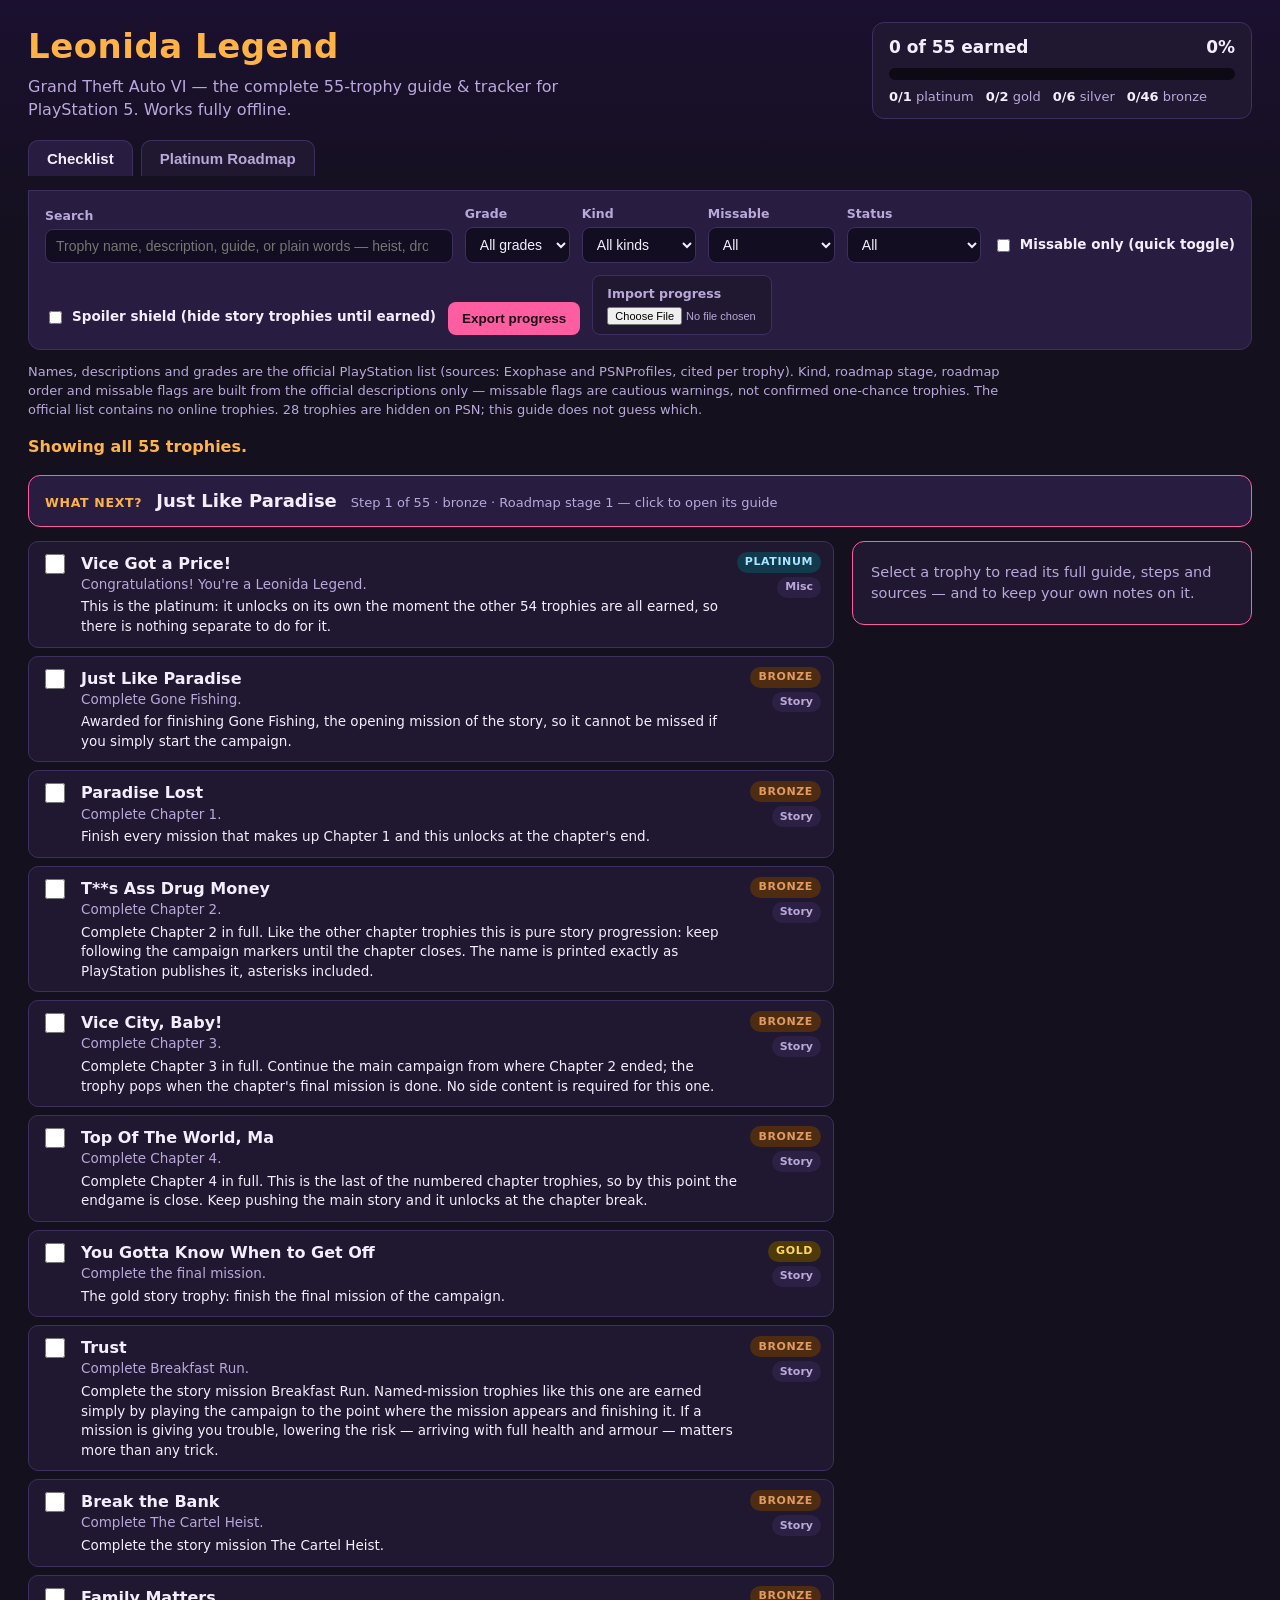
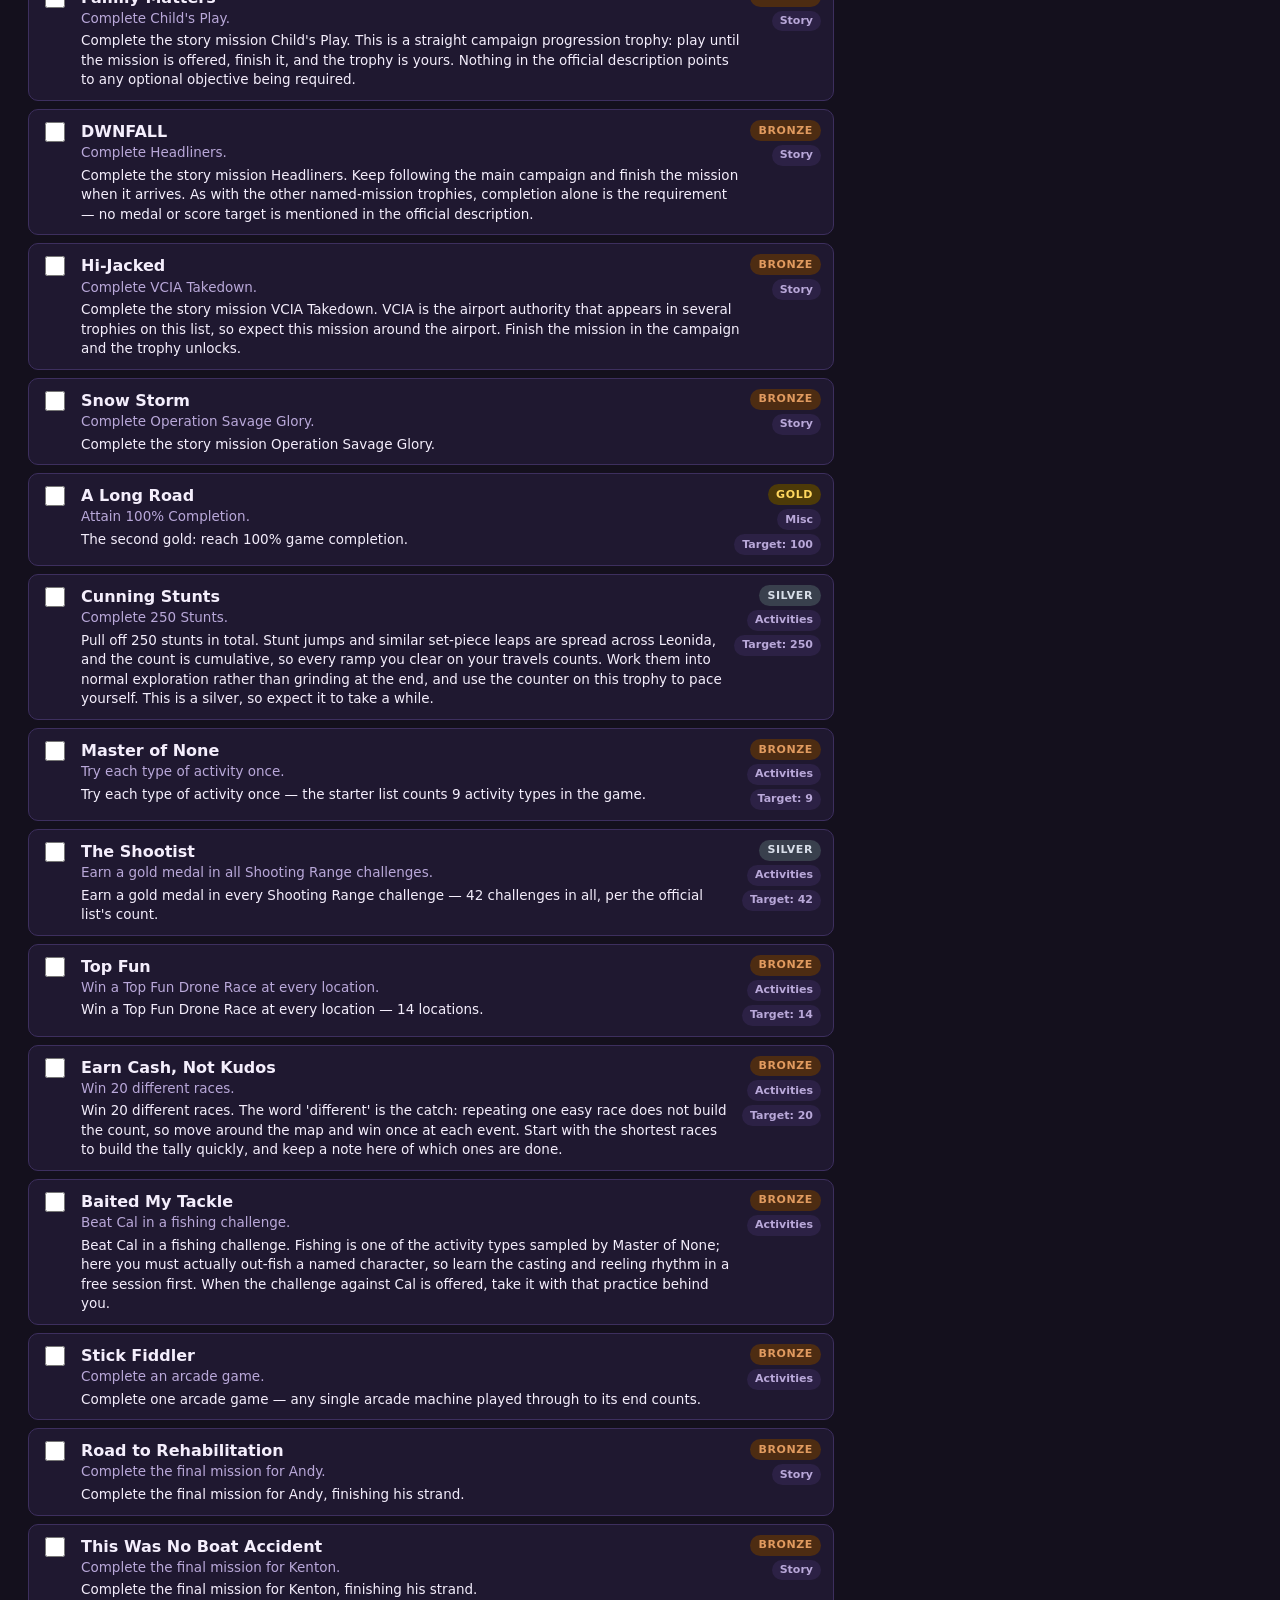
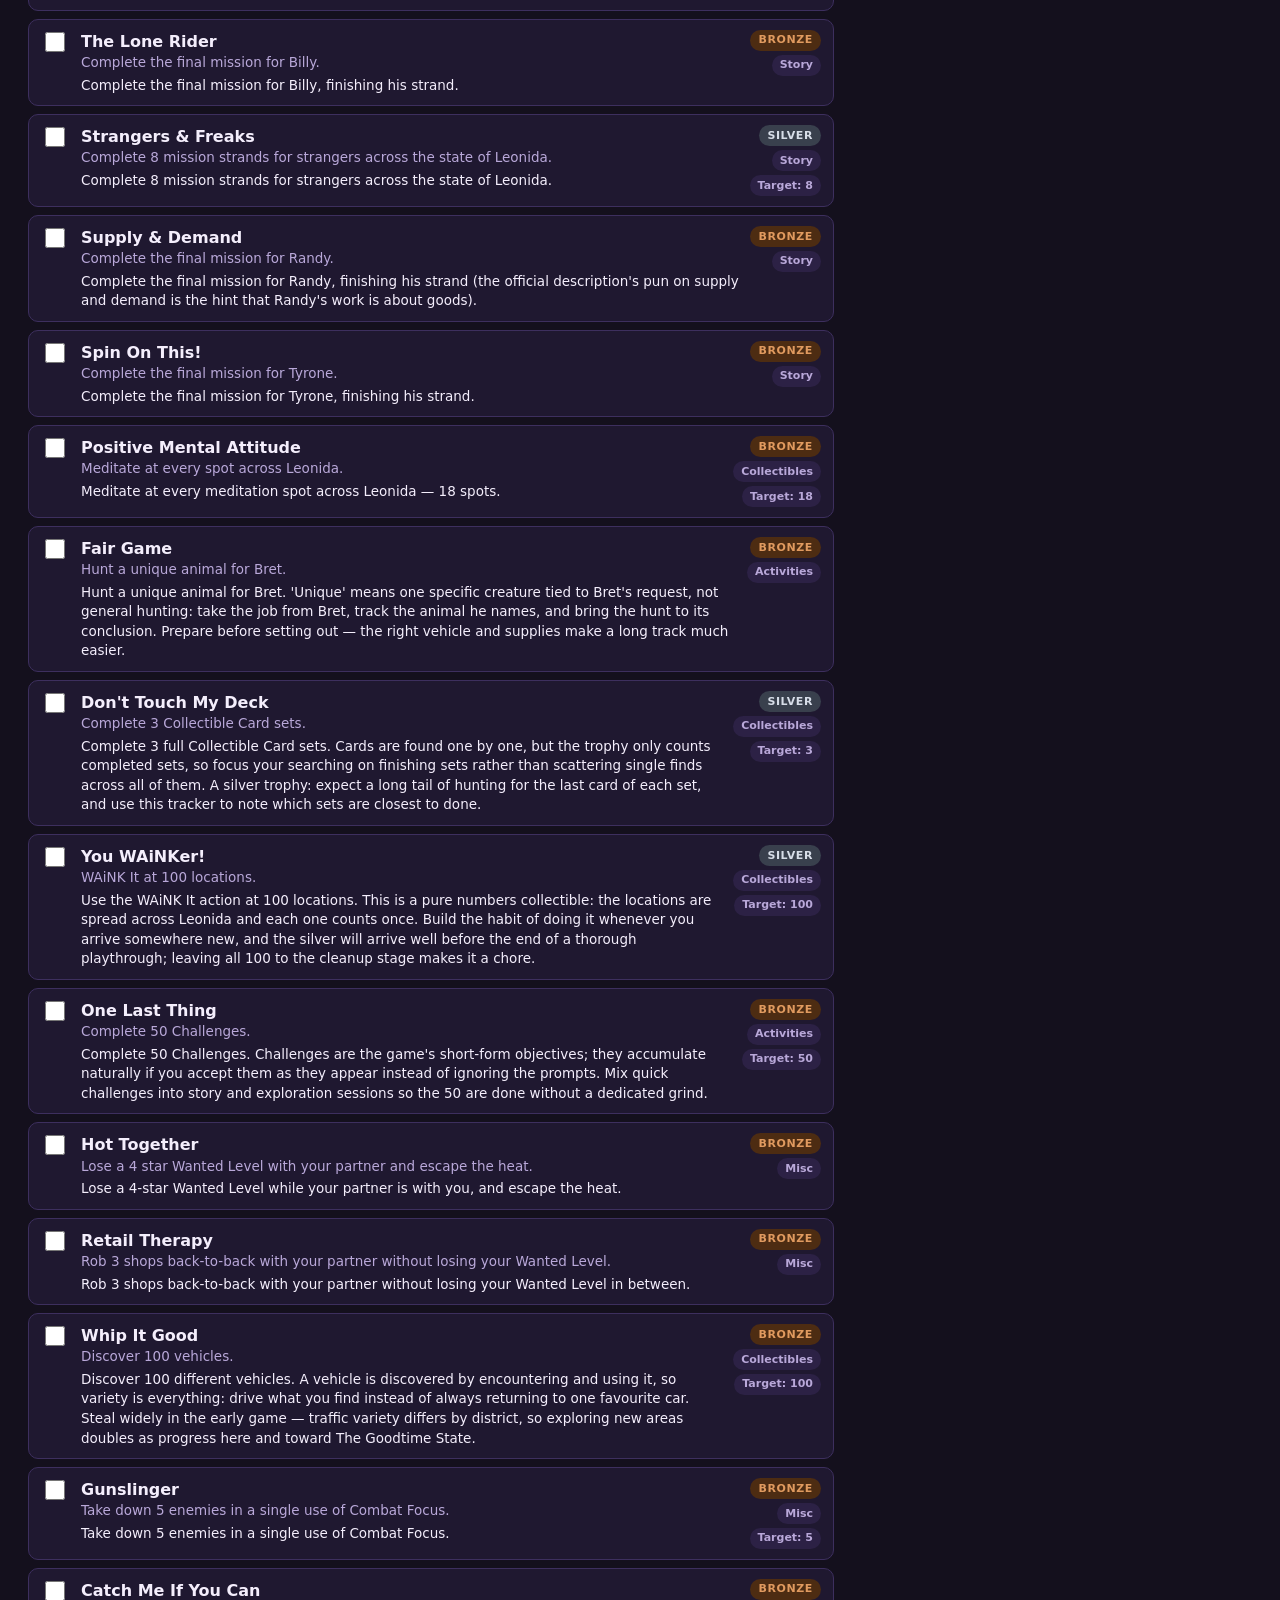
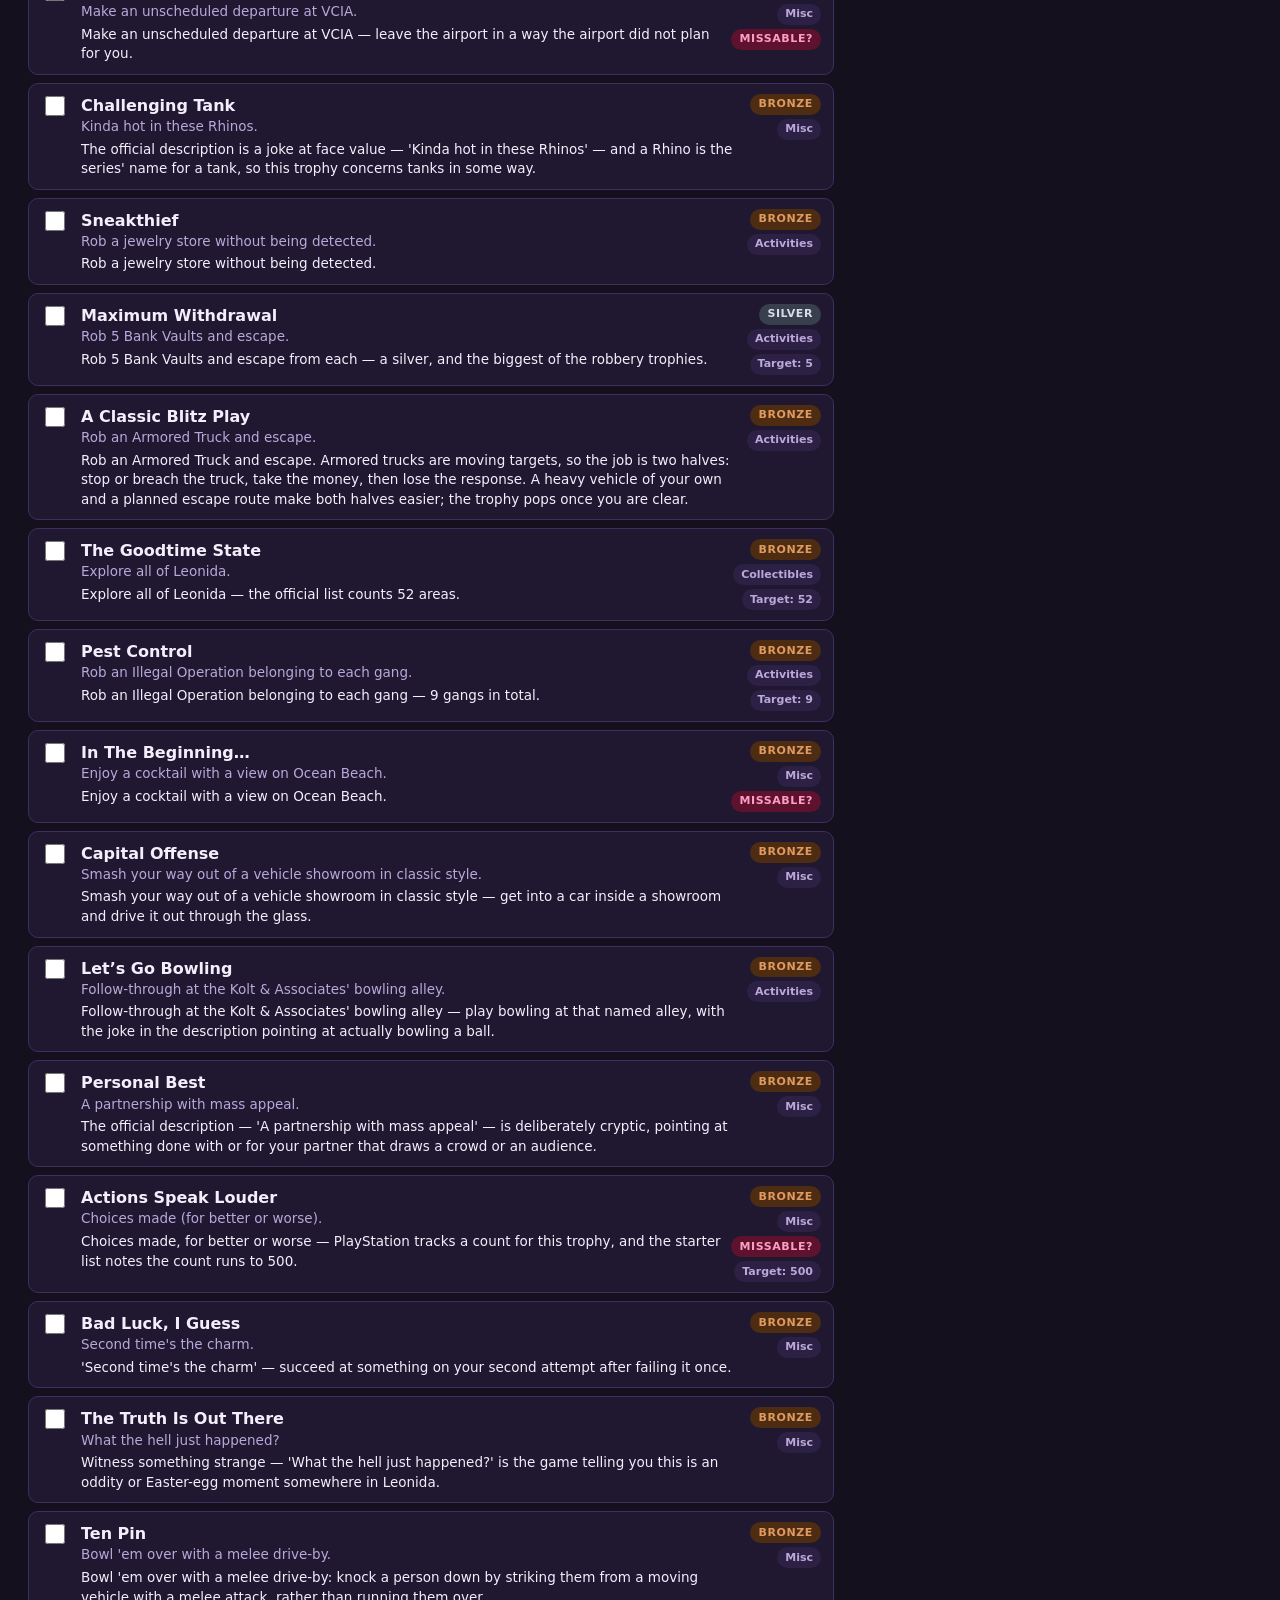
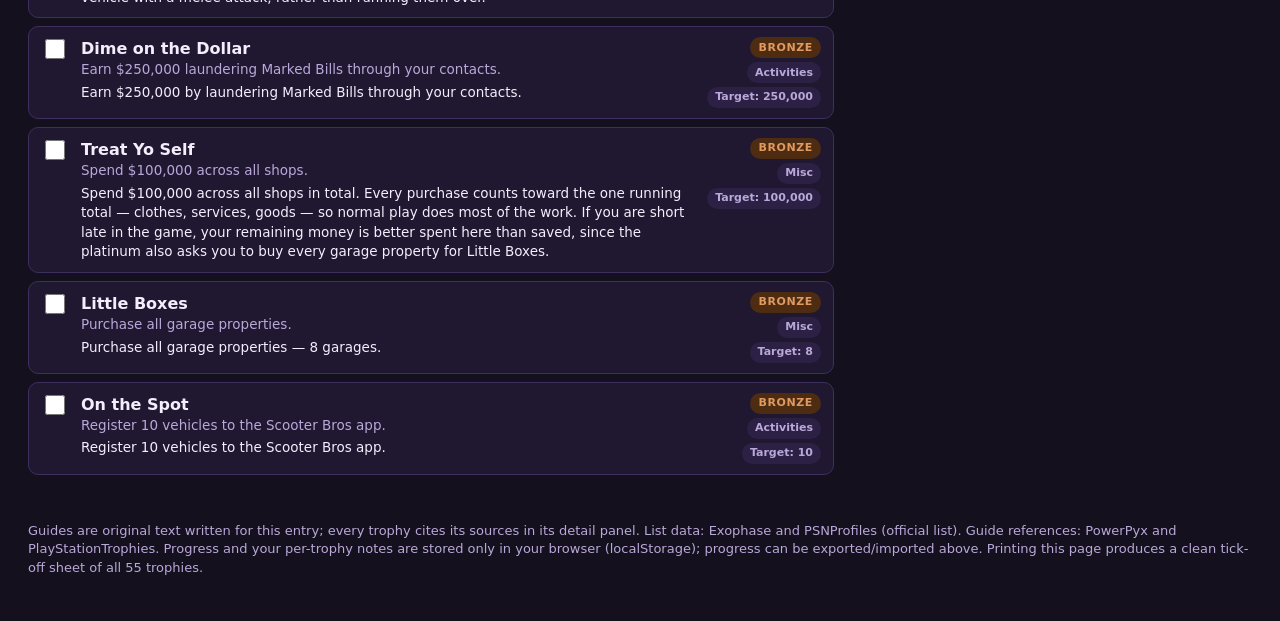
==== commit eba77383: "Add What-next panel and roadmap order" ====
--- a/app/index.html
+++ b/app/index.html
@@ -68,8 +68,9 @@
     <button id="export" type="button">Export progress</button>
     <label class="import-label">Import progress <input id="import" type="file" accept="application/json"></label>
   </div>
-  <p class="honesty-note">Names, descriptions and grades are the official PlayStation list (sources: Exophase and PSNProfiles, cited per trophy). Kind, roadmap stage and missable flags are built from the official descriptions only — missable flags are cautious warnings, not confirmed one-chance trophies. The official list contains no online trophies. 28 trophies are hidden on PSN; this guide does not guess which.</p>
+  <p class="honesty-note">Names, descriptions and grades are the official PlayStation list (sources: Exophase and PSNProfiles, cited per trophy). Kind, roadmap stage, roadmap order and missable flags are built from the official descriptions only — missable flags are cautious warnings, not confirmed one-chance trophies. The official list contains no online trophies. 28 trophies are hidden on PSN; this guide does not guess which.</p>
   <p id="result-count" class="result-count"></p>
+  <div id="what-next" class="what-next" aria-live="polite"></div>
   <div class="layout">
     <ol id="trophy-list" class="trophy-list"></ol>
     <aside id="detail" class="detail" aria-live="polite">
--- a/app/style.css
+++ b/app/style.css
@@ -58,6 +58,17 @@
 .import-label input { font-size: 11px; max-width: 150px; }
 .honesty-note { color: var(--muted); font-size: 13px; max-width: 1000px; }
 .result-count { color: var(--accent-2); font-weight: 600; }
+.what-next {
+  display: flex; flex-wrap: wrap; align-items: baseline; gap: 6px 14px;
+  background: var(--panel-2); border: 1px solid var(--accent); border-radius: 12px;
+  padding: 12px 16px; margin-bottom: 14px; cursor: pointer;
+}
+.what-next:hover { border-color: var(--accent-2); }
+.what-next-label { color: var(--accent-2); font-weight: 800; font-size: 12.5px; text-transform: uppercase; letter-spacing: .7px; }
+.what-next-name { font-weight: 700; font-size: 18px; }
+.what-next-meta { color: var(--muted); font-size: 13px; }
+.what-next.done { cursor: default; border-color: var(--gold); }
+.what-next.done .what-next-label { color: var(--gold); font-size: 16px; text-transform: none; letter-spacing: 0; }
 .layout { display: grid; grid-template-columns: minmax(0, 1fr) 400px; gap: 18px; align-items: start; }
 @media (max-width: 980px) { .layout { grid-template-columns: 1fr; } }
 .trophy-list { list-style: none; margin: 0; padding: 0; display: flex; flex-direction: column; gap: 8px; }
@@ -120,7 +131,7 @@
 @media print {
   @page { margin: 13mm; }
   body { background: #fff; color: #000; }
-  .view-tabs, .controls, .honesty-note, .result-count, .detail,
+  .view-tabs, .controls, .honesty-note, .result-count, .detail, .what-next,
   #roadmap-view, .progress-box, footer { display: none !important; }
   .topbar { padding: 0 0 8px; }
   .brand h1 { color: #000; font-size: 24px; }
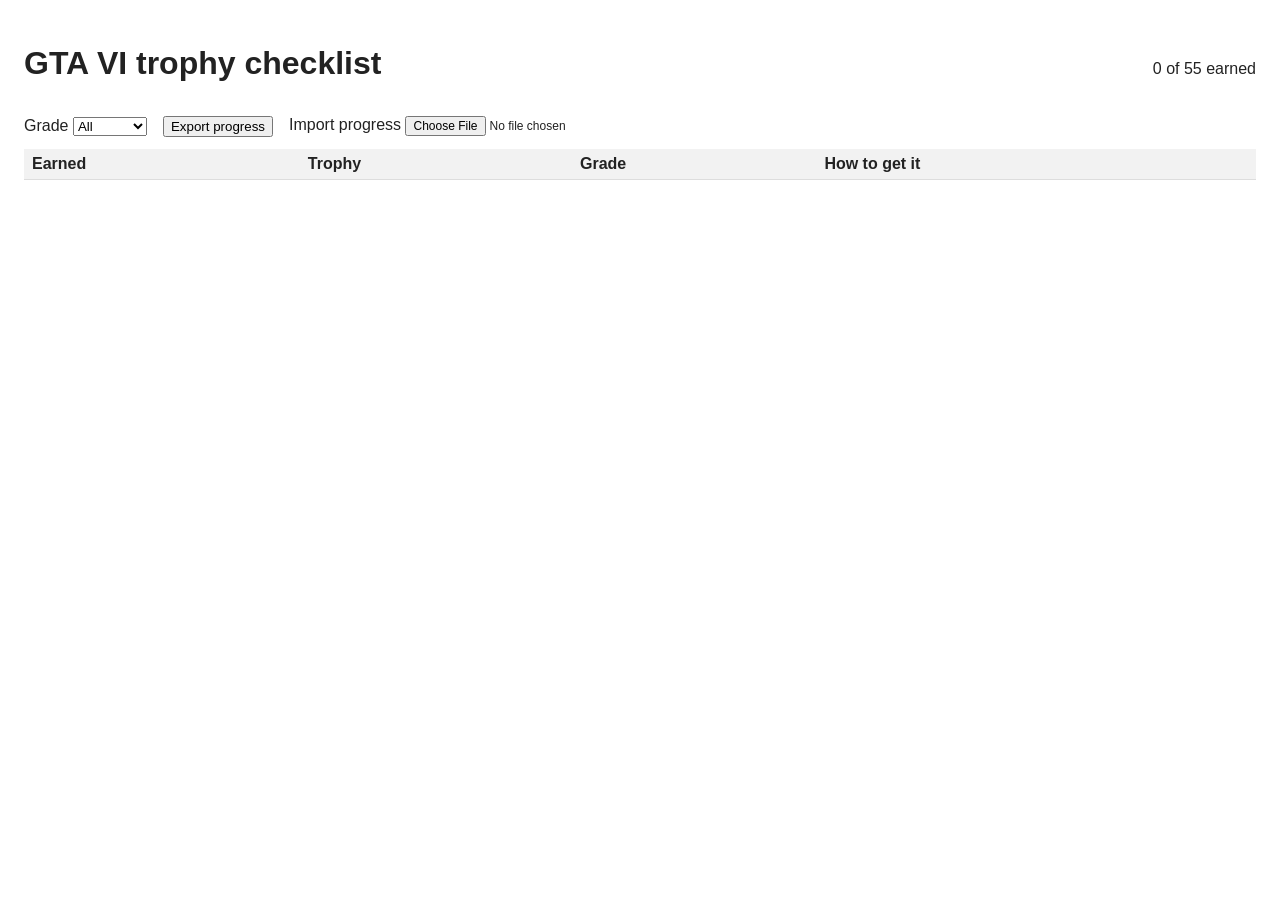
==== commit 7687d61f: "Kit starter (level 32) — base for recorded rebuild" ====
--- a/app/index.html
+++ b/app/index.html
@@ -3,92 +3,23 @@
 <head>
 <meta charset="utf-8">
 <meta name="viewport" content="width=device-width, initial-scale=1">
-<title>Leonida Legend — GTA VI Trophy Guide &amp; Tracker</title>
-<link rel="icon" href="data:,">
+<title>GTA VI trophy checklist</title>
 <link rel="stylesheet" href="style.css">
 </head>
 <body>
-<header class="topbar">
-  <div class="brand">
-    <h1>Leonida Legend</h1>
-    <p class="tagline">Grand Theft Auto VI — the complete 55-trophy guide &amp; tracker for PlayStation 5. Works fully offline.</p>
-  </div>
-  <div class="progress-box">
-    <div class="progress-line"><span id="progress-count">0 of 55 earned</span><span id="progress-pct">0%</span></div>
-    <div class="progress-track"><div id="progress-bar"></div></div>
-    <div class="grade-counts" id="grade-counts"></div>
-  </div>
+<header>
+  <h1>GTA VI trophy checklist</h1>
+  <p id="progress">0 of 55 earned</p>
 </header>
-
-<nav class="view-tabs" aria-label="Views">
-  <button type="button" id="tab-checklist" class="tab active">Checklist</button>
-  <button type="button" id="tab-roadmap" class="tab">Platinum Roadmap</button>
-</nav>
-
-<section id="checklist-view">
-  <div class="controls">
-    <label class="search-label">Search
-      <input id="search" type="search" placeholder="Trophy name, description, guide, or plain words — heist, drone, fishing…" autocomplete="off">
-    </label>
-    <label>Grade
-      <select id="filter-grade">
-        <option value="all">All grades</option>
-        <option value="platinum">Platinum</option>
-        <option value="gold">Gold</option>
-        <option value="silver">Silver</option>
-        <option value="bronze">Bronze</option>
-      </select>
-    </label>
-    <label>Kind
-      <select id="filter-kind">
-        <option value="all">All kinds</option>
-        <option value="story">Story</option>
-        <option value="collectibles">Collectibles</option>
-        <option value="activities">Activities</option>
-        <option value="online">Online</option>
-        <option value="misc">Misc</option>
-      </select>
-    </label>
-    <label>Missable
-      <select id="filter-missable">
-        <option value="all">All</option>
-        <option value="only">Missable only</option>
-        <option value="safe">Not missable</option>
-      </select>
-    </label>
-    <label>Status
-      <select id="filter-status">
-        <option value="all">All</option>
-        <option value="earned">Earned</option>
-        <option value="unearned">Not yet earned</option>
-      </select>
-    </label>
-    <label class="toggle"><input id="filter-missable-only" type="checkbox"> Missable only (quick toggle)</label>
-    <label class="toggle"><input id="spoiler" type="checkbox"> Spoiler shield (hide story trophies until earned)</label>
-    <button id="export" type="button">Export progress</button>
-    <label class="import-label">Import progress <input id="import" type="file" accept="application/json"></label>
-  </div>
-  <p class="honesty-note">Names, descriptions and grades are the official PlayStation list (sources: Exophase and PSNProfiles, cited per trophy). Kind, roadmap stage, roadmap order and missable flags are built from the official descriptions only — missable flags are cautious warnings, not confirmed one-chance trophies. The official list contains no online trophies. 28 trophies are hidden on PSN; this guide does not guess which.</p>
-  <p id="result-count" class="result-count"></p>
-  <div id="what-next" class="what-next" aria-live="polite"></div>
-  <div class="layout">
-    <ol id="trophy-list" class="trophy-list"></ol>
-    <aside id="detail" class="detail" aria-live="polite">
-      <p class="detail-empty">Select a trophy to read its full guide, steps and sources — and to keep your own notes on it.</p>
-    </aside>
-  </div>
-</section>
-
-<section id="roadmap-view" hidden>
-  <h2>Roadmap to the Platinum</h2>
-  <p class="roadmap-intro">Four stages, in order. The story comes first because several trophies hang off story beats; the cautious missable flags are watched during that first pass; collectibles and activities are swept afterwards; 100% completion and the platinum close the list. No trophy on the official list is an online trophy, so no stage needs multiplayer.</p>
-  <div id="roadmap-stages"></div>
-</section>
-
-<footer>
-  <p>Guides are original text written for this entry; every trophy cites its sources in its detail panel. List data: Exophase and PSNProfiles (official list). Guide references: PowerPyx and PlayStationTrophies. Progress and your per-trophy notes are stored only in your browser (localStorage); progress can be exported/imported above. Printing this page produces a clean tick-off sheet of all 55 trophies.</p>
-</footer>
-
+<div class="controls">
+  <label>Grade <select id="grade"><option value="all">All</option><option value="platinum">Platinum</option><option value="gold">Gold</option><option value="silver">Silver</option><option value="bronze">Bronze</option></select></label>
+  <button id="export" type="button">Export progress</button>
+  <label class="import">Import progress <input id="import" type="file" accept="application/json"></label>
+</div>
+<table>
+  <thead><tr><th>Earned</th><th>Trophy</th><th>Grade</th><th>How to get it</th></tr></thead>
+  <tbody id="rows"></tbody>
+</table>
 <script type="module" src="app.js"></script>
 </body>
 </html>
--- a/app/style.css
+++ b/app/style.css
@@ -1,157 +1,7 @@
-/* Leonida Legend — own neon-dusk look, no game artwork, system fonts only. */
-:root {
-  --bg: #14101d;
-  --panel: #1f1830;
-  --panel-2: #281d40;
-  --ink: #f4eefc;
-  --muted: #b9a8d9;
-  --accent: #ff5da2;
-  --accent-2: #ffb347;
-  --line: #3d2f5e;
-  --platinum: #a8e6ff;
-  --gold: #ffd75e;
-  --silver: #d7dde8;
-  --bronze: #e09a5f;
-}
-* { box-sizing: border-box; }
-body {
-  margin: 0;
-  font-family: "Segoe UI", system-ui, -apple-system, Arial, sans-serif;
-  background: linear-gradient(180deg, #1b1030 0, var(--bg) 260px);
-  color: var(--ink);
-  line-height: 1.45;
-}
-.topbar {
-  display: flex; flex-wrap: wrap; gap: 20px; justify-content: space-between; align-items: flex-start;
-  padding: 22px 28px 10px;
-}
-.brand h1 { margin: 0; font-size: 34px; letter-spacing: .5px; color: var(--accent-2); }
-.tagline { margin: 4px 0 0; color: var(--muted); max-width: 560px; }
-.progress-box { min-width: 300px; flex: 0 1 380px; background: var(--panel); border: 1px solid var(--line); border-radius: 12px; padding: 12px 16px; }
-.progress-line { display: flex; justify-content: space-between; font-weight: 700; font-size: 17px; }
-.progress-track { height: 12px; background: #0d0a16; border-radius: 6px; margin: 8px 0; overflow: hidden; }
-#progress-bar { height: 100%; width: 0; background: linear-gradient(90deg, var(--accent), var(--accent-2)); transition: width .3s; }
-.grade-counts { display: flex; gap: 12px; flex-wrap: wrap; color: var(--muted); font-size: 13px; }
-.grade-counts b { color: var(--ink); }
-.view-tabs { display: flex; gap: 8px; padding: 8px 28px 0; }
-.tab {
-  background: var(--panel); color: var(--muted); border: 1px solid var(--line); border-bottom: none;
-  border-radius: 10px 10px 0 0; padding: 9px 18px; font-size: 15px; font-weight: 600; cursor: pointer;
-}
-.tab.active { background: var(--panel-2); color: var(--ink); }
-section { padding: 14px 28px 24px; }
-.controls {
-  display: flex; flex-wrap: wrap; gap: 12px; align-items: end;
-  background: var(--panel-2); border: 1px solid var(--line); border-radius: 0 12px 12px 12px; padding: 14px 16px;
-}
-.controls label { display: flex; flex-direction: column; gap: 4px; font-size: 12.5px; color: var(--muted); font-weight: 600; }
-.controls .search-label { flex: 1 1 220px; }
-.controls input[type="search"], .controls select {
-  background: #120d20; color: var(--ink); border: 1px solid var(--line); border-radius: 8px; padding: 8px 10px; font-size: 14px;
-}
-.controls .toggle { flex-direction: row; align-items: center; gap: 7px; font-size: 13.5px; color: var(--ink); padding-bottom: 8px; }
-.controls button, .import-label {
-  background: var(--accent); color: #1c0a16; border: none; border-radius: 8px; padding: 9px 14px;
-  font-size: 13.5px; font-weight: 700; cursor: pointer;
-}
-.import-label { background: var(--panel); color: var(--ink); border: 1px solid var(--line); }
-.import-label input { font-size: 11px; max-width: 150px; }
-.honesty-note { color: var(--muted); font-size: 13px; max-width: 1000px; }
-.result-count { color: var(--accent-2); font-weight: 600; }
-.what-next {
-  display: flex; flex-wrap: wrap; align-items: baseline; gap: 6px 14px;
-  background: var(--panel-2); border: 1px solid var(--accent); border-radius: 12px;
-  padding: 12px 16px; margin-bottom: 14px; cursor: pointer;
-}
-.what-next:hover { border-color: var(--accent-2); }
-.what-next-label { color: var(--accent-2); font-weight: 800; font-size: 12.5px; text-transform: uppercase; letter-spacing: .7px; }
-.what-next-name { font-weight: 700; font-size: 18px; }
-.what-next-meta { color: var(--muted); font-size: 13px; }
-.what-next.done { cursor: default; border-color: var(--gold); }
-.what-next.done .what-next-label { color: var(--gold); font-size: 16px; text-transform: none; letter-spacing: 0; }
-.layout { display: grid; grid-template-columns: minmax(0, 1fr) 400px; gap: 18px; align-items: start; }
-@media (max-width: 980px) { .layout { grid-template-columns: 1fr; } }
-.trophy-list { list-style: none; margin: 0; padding: 0; display: flex; flex-direction: column; gap: 8px; }
-.trophy-row {
-  display: grid; grid-template-columns: 30px minmax(0, 1fr) auto; gap: 10px; align-items: start;
-  background: var(--panel); border: 1px solid var(--line); border-radius: 10px; padding: 10px 12px; cursor: pointer;
-}
-.trophy-row:hover, .trophy-row.selected { border-color: var(--accent); }
-.trophy-row.earned { opacity: .72; }
-.trophy-row input[type="checkbox"] { width: 20px; height: 20px; margin-top: 2px; accent-color: var(--accent); cursor: pointer; }
-.trophy-name { font-weight: 700; font-size: 16px; }
-.trophy-desc { color: var(--muted); font-size: 13.5px; }
-.trophy-guide-short { font-size: 13.5px; margin-top: 3px; }
-.badges { display: flex; flex-direction: column; gap: 4px; align-items: end; }
-.badge { font-size: 11px; font-weight: 800; text-transform: uppercase; letter-spacing: .6px; padding: 2.5px 8px; border-radius: 20px; white-space: nowrap; }
-.badge.platinum { background: #123a4d; color: var(--platinum); }
-.badge.gold { background: #4d3a08; color: var(--gold); }
-.badge.silver { background: #39404d; color: var(--silver); }
-.badge.bronze { background: #4d2c12; color: var(--bronze); }
-.badge.kind { background: #2c2145; color: var(--muted); text-transform: capitalize; letter-spacing: 0; font-weight: 600; }
-.badge.missable { background: #5e122e; color: #ff9ec4; }
-.spoiler-hidden .trophy-name, .spoiler-hidden .trophy-desc { filter: blur(5px); user-select: none; }
-.detail {
-  background: var(--panel); border: 1px solid var(--accent); border-radius: 12px; padding: 16px 18px;
-  position: sticky; top: 12px; max-height: calc(100vh - 24px); overflow: auto;
-}
-.detail h3 { margin: 0 0 4px; font-size: 20px; }
-.detail .official { color: var(--muted); font-style: italic; }
-.detail h4 { margin: 14px 0 4px; color: var(--accent-2); font-size: 13px; text-transform: uppercase; letter-spacing: .7px; }
-.detail p { margin: 4px 0; font-size: 14.5px; }
-.detail ol { margin: 4px 0; padding-left: 20px; font-size: 14.5px; }
-.detail .meta { display: flex; flex-wrap: wrap; gap: 6px; margin: 8px 0; }
-.detail a { color: var(--accent-2); }
-.detail .source-role { color: var(--muted); font-size: 12.5px; }
-.detail-empty { color: var(--muted); }
-.detail .note-area {
-  width: 100%; min-height: 84px; resize: vertical;
-  background: #120d20; color: var(--ink); border: 1px solid var(--line); border-radius: 8px;
-  padding: 8px 10px; font: inherit; font-size: 14px; line-height: 1.45;
-}
-.detail .note-area:focus { outline: 2px solid var(--accent); outline-offset: 1px; }
-.detail .note-row { display: flex; justify-content: space-between; align-items: baseline; gap: 10px; margin-top: 4px; }
-.detail .note-hint { color: var(--muted); font-size: 12.5px; }
-.detail .note-status { color: var(--accent-2); font-size: 12.5px; font-weight: 700; white-space: nowrap; }
-#roadmap-view h2 { color: var(--accent-2); }
-.roadmap-intro { color: var(--muted); max-width: 900px; }
-.stage { background: var(--panel); border: 1px solid var(--line); border-radius: 12px; padding: 14px 18px; margin: 12px 0; }
-.stage h3 { margin: 0 0 4px; }
-.stage .stage-count { color: var(--accent-2); font-weight: 700; }
-.stage p { color: var(--muted); margin: 4px 0 10px; max-width: 900px; }
-.stage ul { list-style: none; margin: 0; padding: 0; display: flex; flex-wrap: wrap; gap: 6px; }
-.stage li { background: var(--panel-2); border: 1px solid var(--line); border-radius: 16px; padding: 3px 11px; font-size: 13px; }
-.stage li.done { border-color: var(--accent-2); color: var(--accent-2); }
-.stage li .flag { color: #ff9ec4; font-weight: 700; }
-footer { padding: 10px 28px 30px; color: var(--muted); font-size: 13px; }
-
-/* Print: a clean tick-off sheet of the whole list. app.js lifts the filters and
-   the spoiler shield for the print render (beforeprint), so every trophy is
-   listed; here the chrome is hidden and each row gets an empty tick box. */
-@media print {
-  @page { margin: 13mm; }
-  body { background: #fff; color: #000; }
-  .view-tabs, .controls, .honesty-note, .result-count, .detail, .what-next,
-  #roadmap-view, .progress-box, footer { display: none !important; }
-  .topbar { padding: 0 0 8px; }
-  .brand h1 { color: #000; font-size: 24px; }
-  .tagline { color: #333; }
-  section { padding: 0; }
-  .layout { display: block; }
-  .trophy-list { gap: 0; }
-  .trophy-row {
-    background: #fff; border: none; border-bottom: 1px solid #999; border-radius: 0;
-    color: #000; opacity: 1; cursor: default; break-inside: avoid; padding: 7px 2px;
-  }
-  .trophy-row::before {
-    content: ""; width: 15px; height: 15px; margin-top: 2px;
-    border: 1.5px solid #000; border-radius: 3px;
-  }
-  .trophy-row input[type="checkbox"] { display: none; }
-  .trophy-name { font-size: 13.5px; }
-  .trophy-desc { color: #333; font-size: 11.5px; }
-  .trophy-guide-short { display: none; }
-  .spoiler-hidden .trophy-name, .spoiler-hidden .trophy-desc { filter: none; }
-  .badge { background: #fff !important; color: #000 !important; border: 1px solid #000; }
-  .badges .badge.kind { display: none; }
-}
+body { font-family: Arial, sans-serif; margin: 24px; color: #222; }
+header { display: flex; justify-content: space-between; align-items: baseline; }
+.controls { display: flex; gap: 16px; margin: 12px 0; align-items: center; }
+.import input { font-size: 12px; }
+table { border-collapse: collapse; width: 100%; }
+th, td { border-bottom: 1px solid #ddd; padding: 6px 8px; text-align: left; vertical-align: top; white-space: pre-line; }
+th { background: #f2f2f2; }
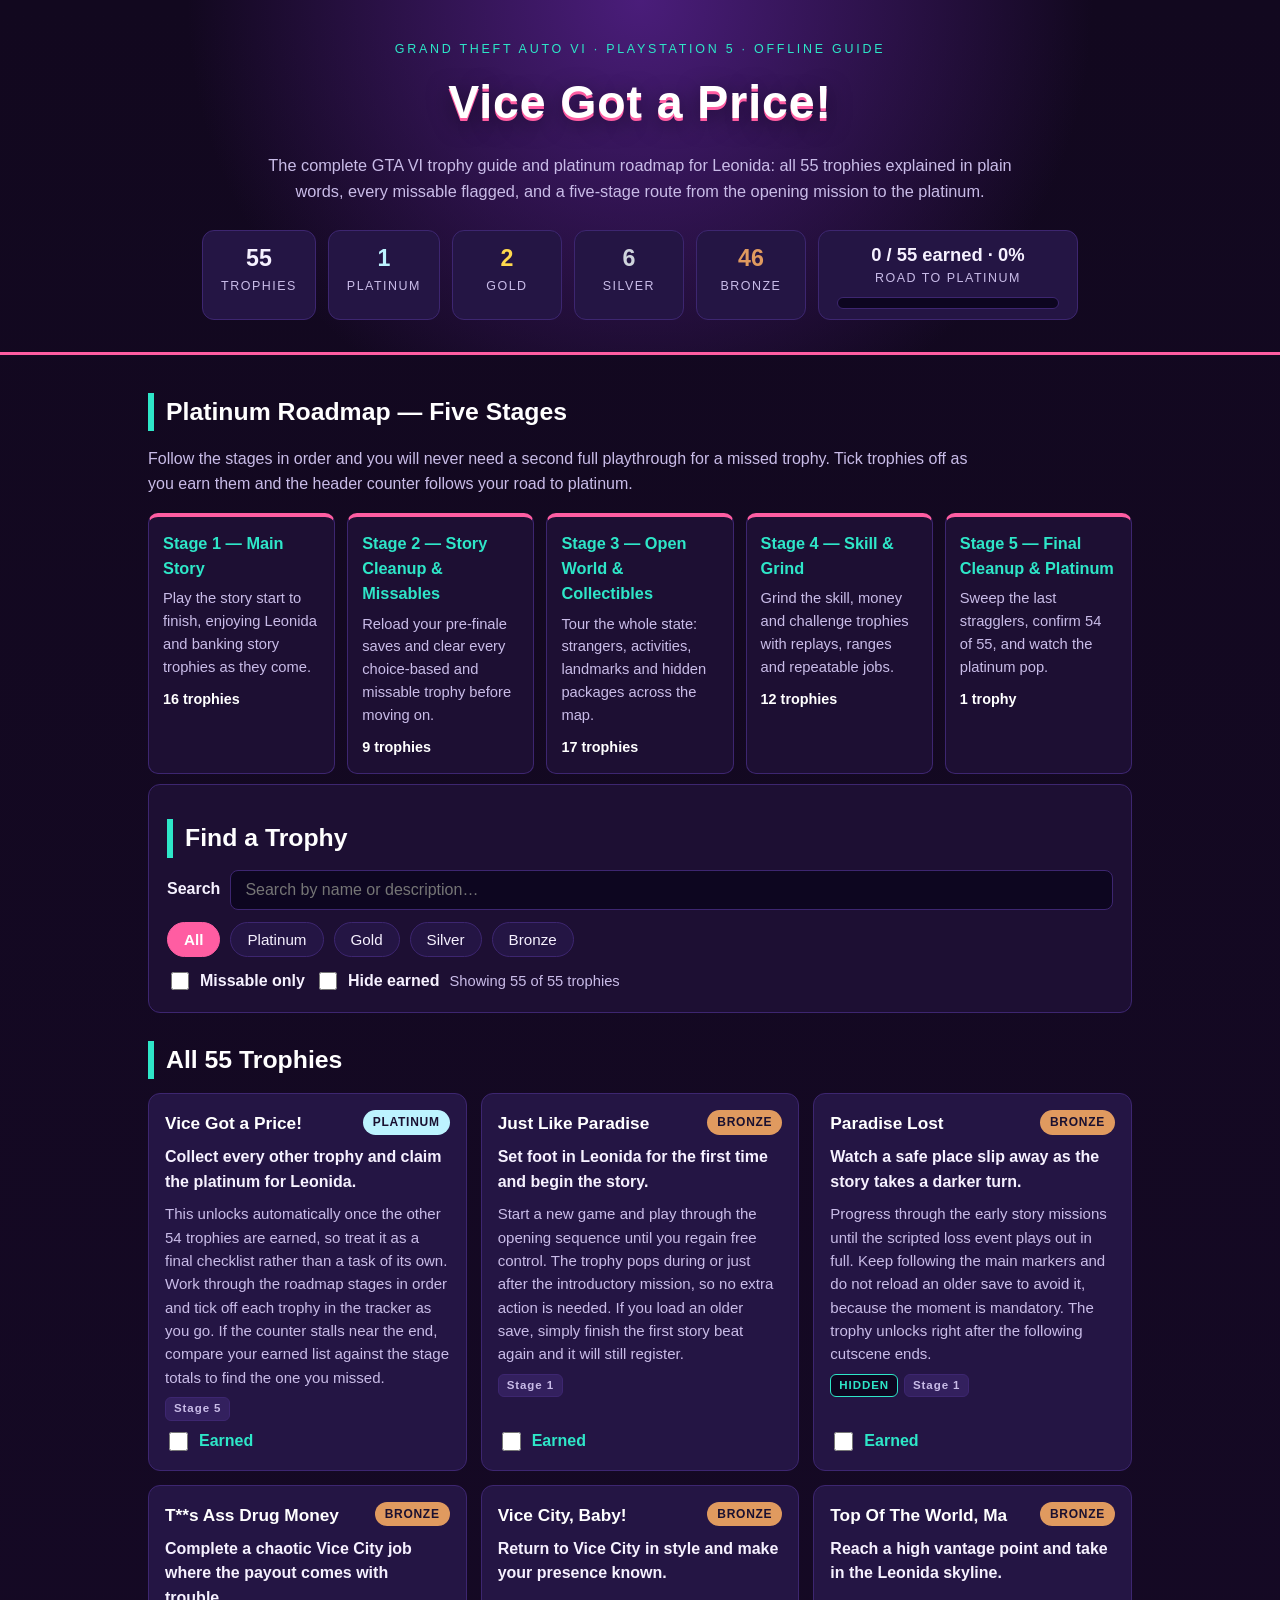
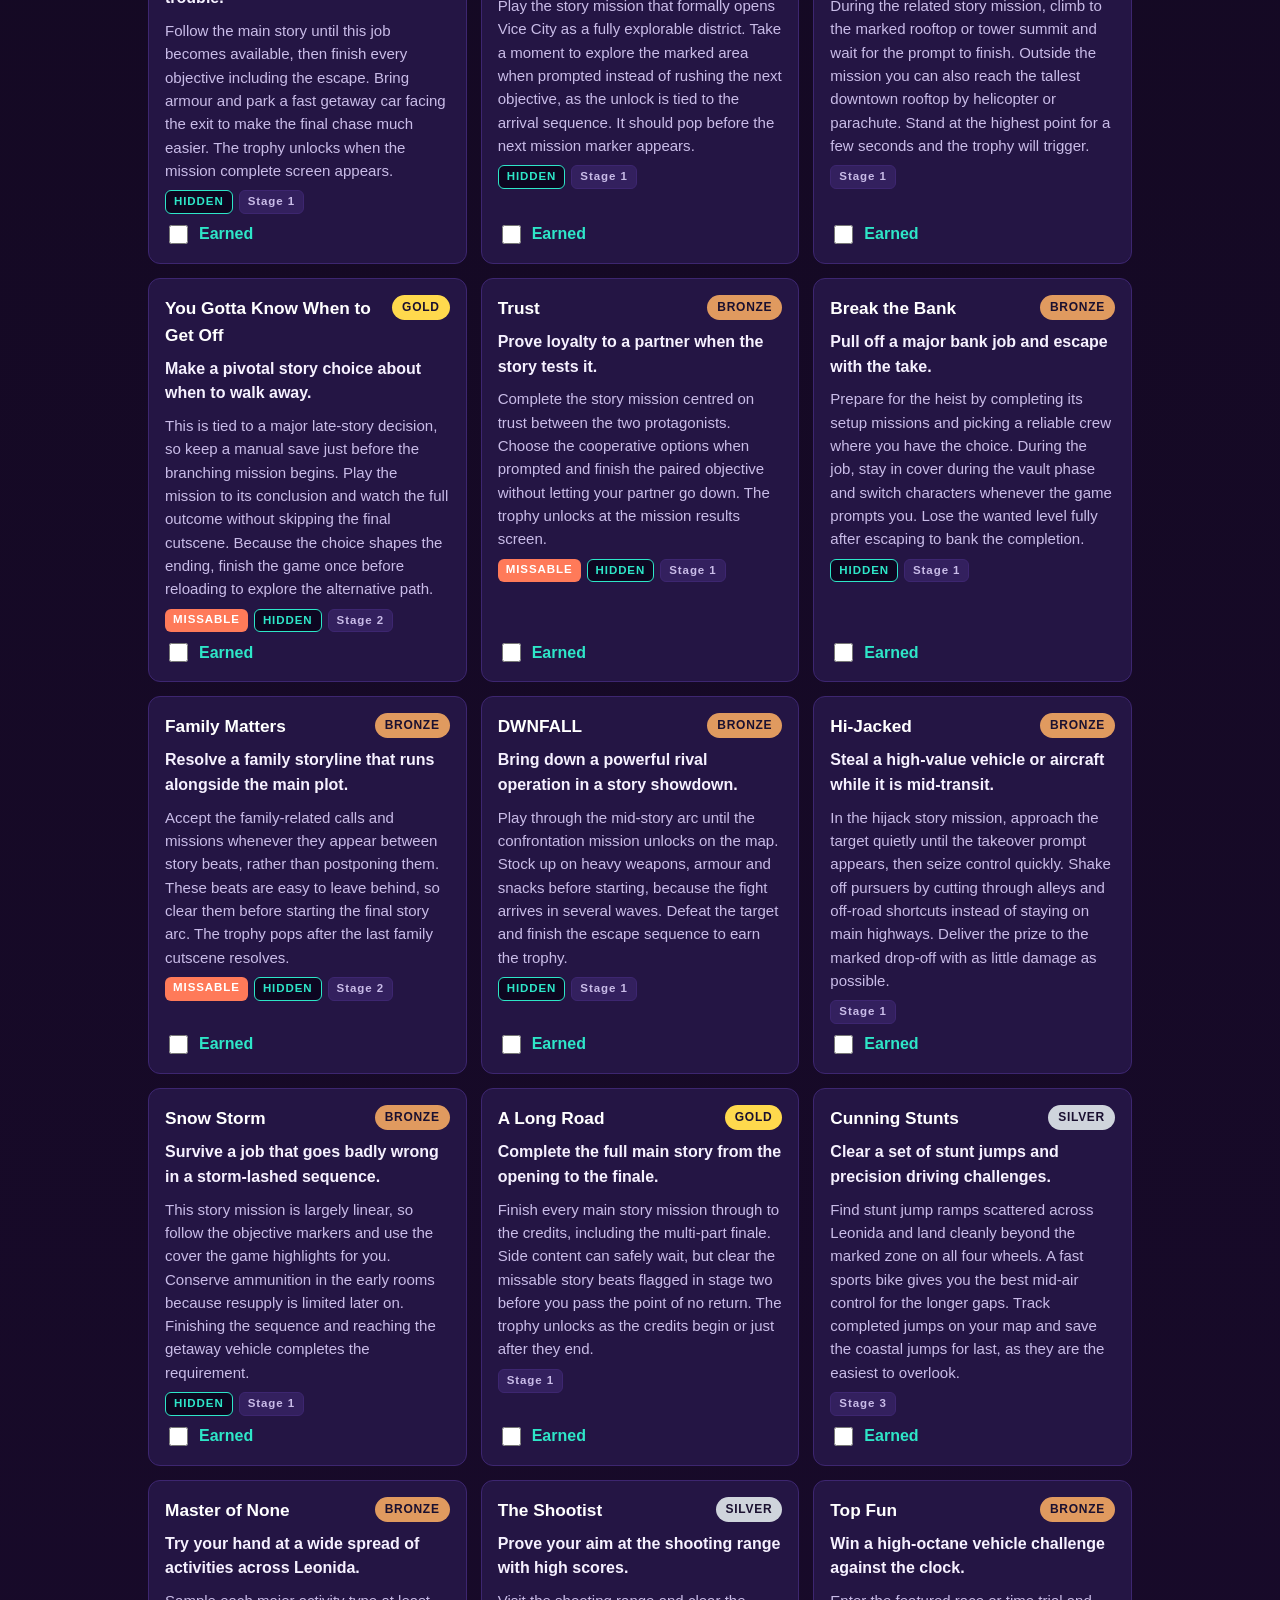
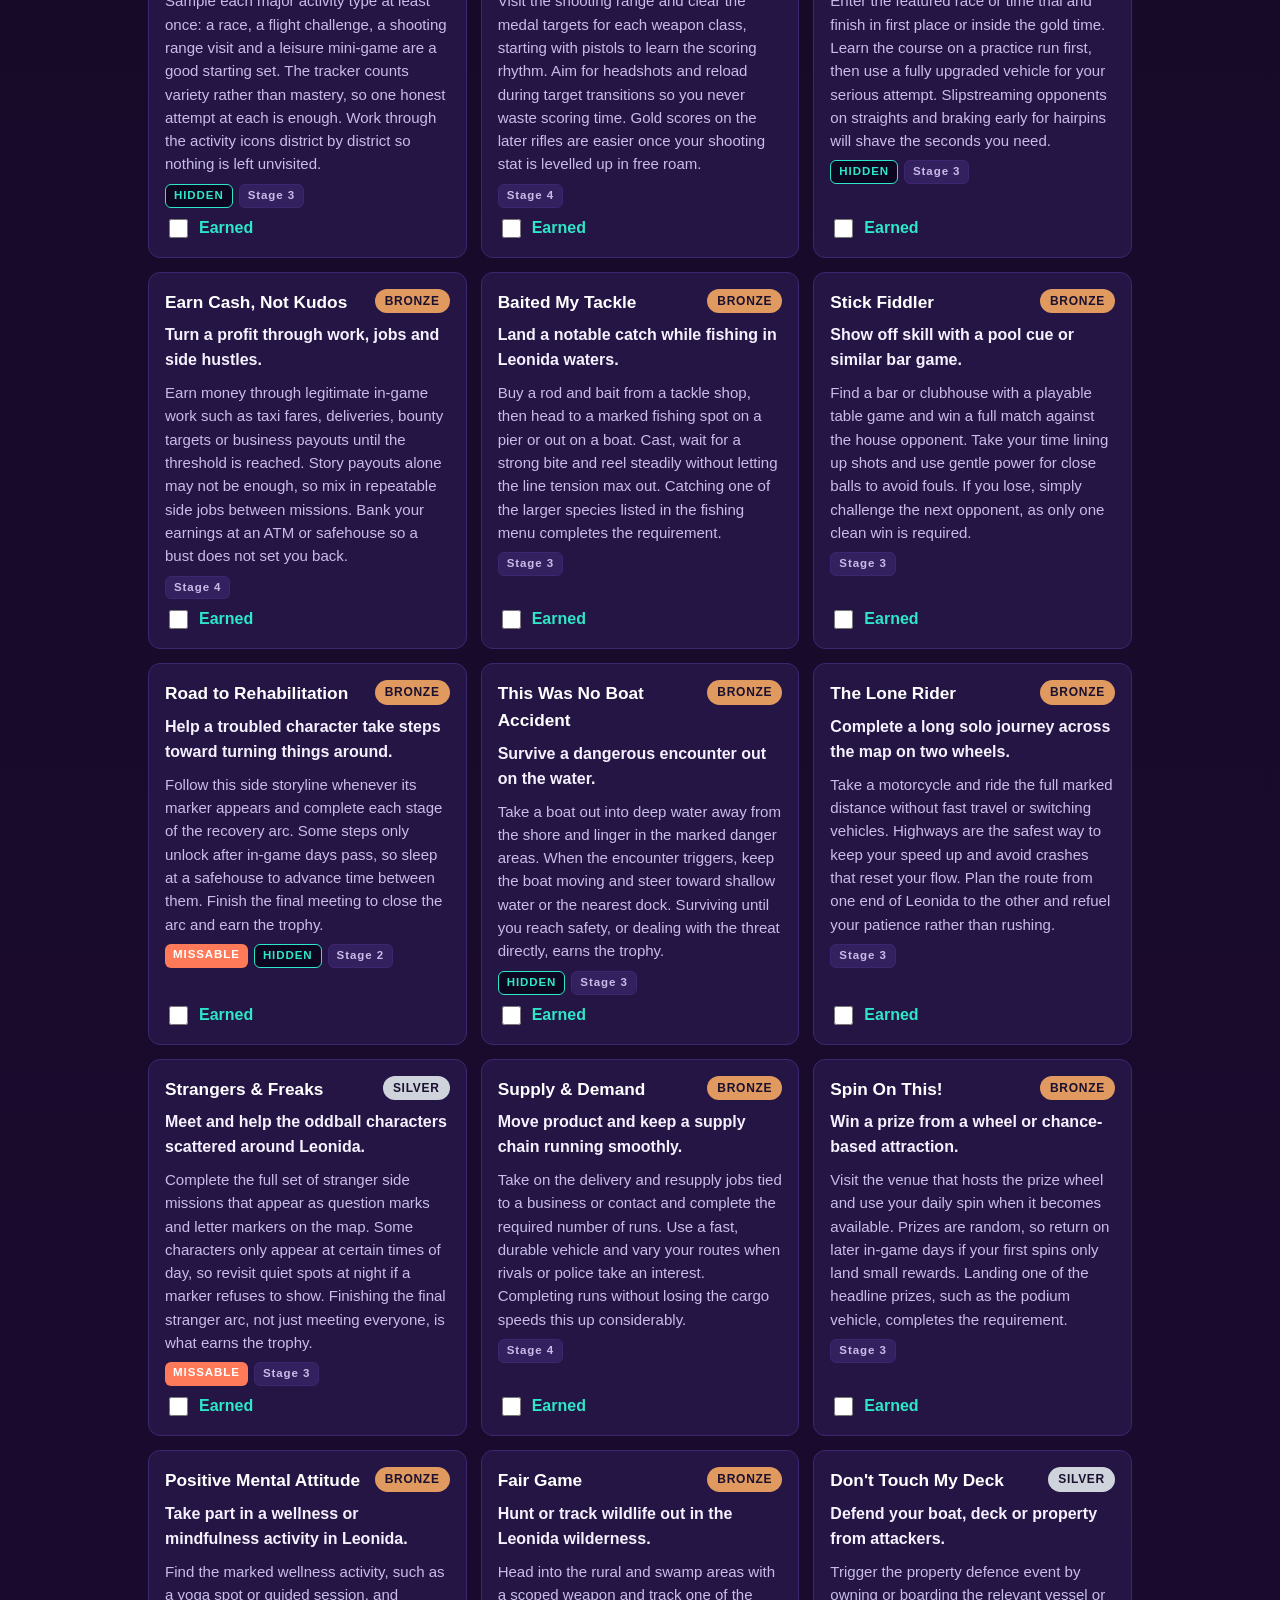
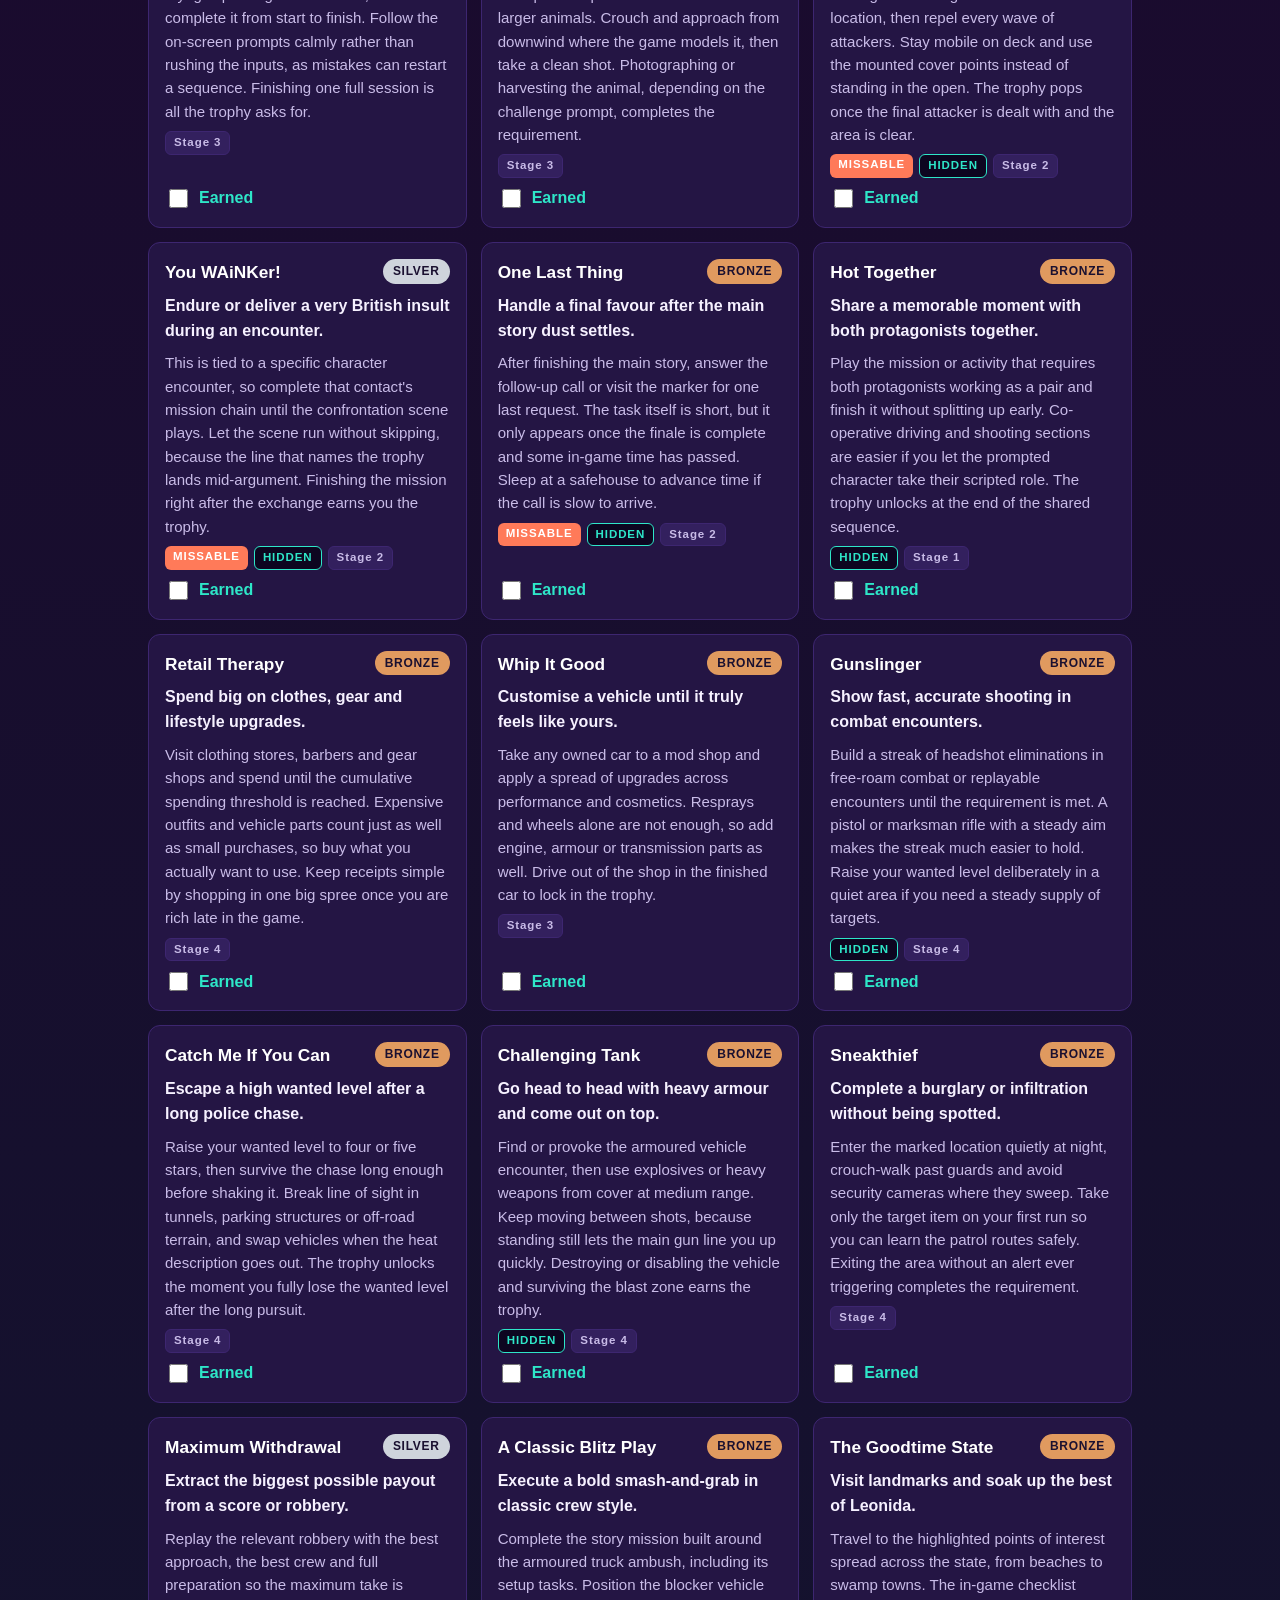
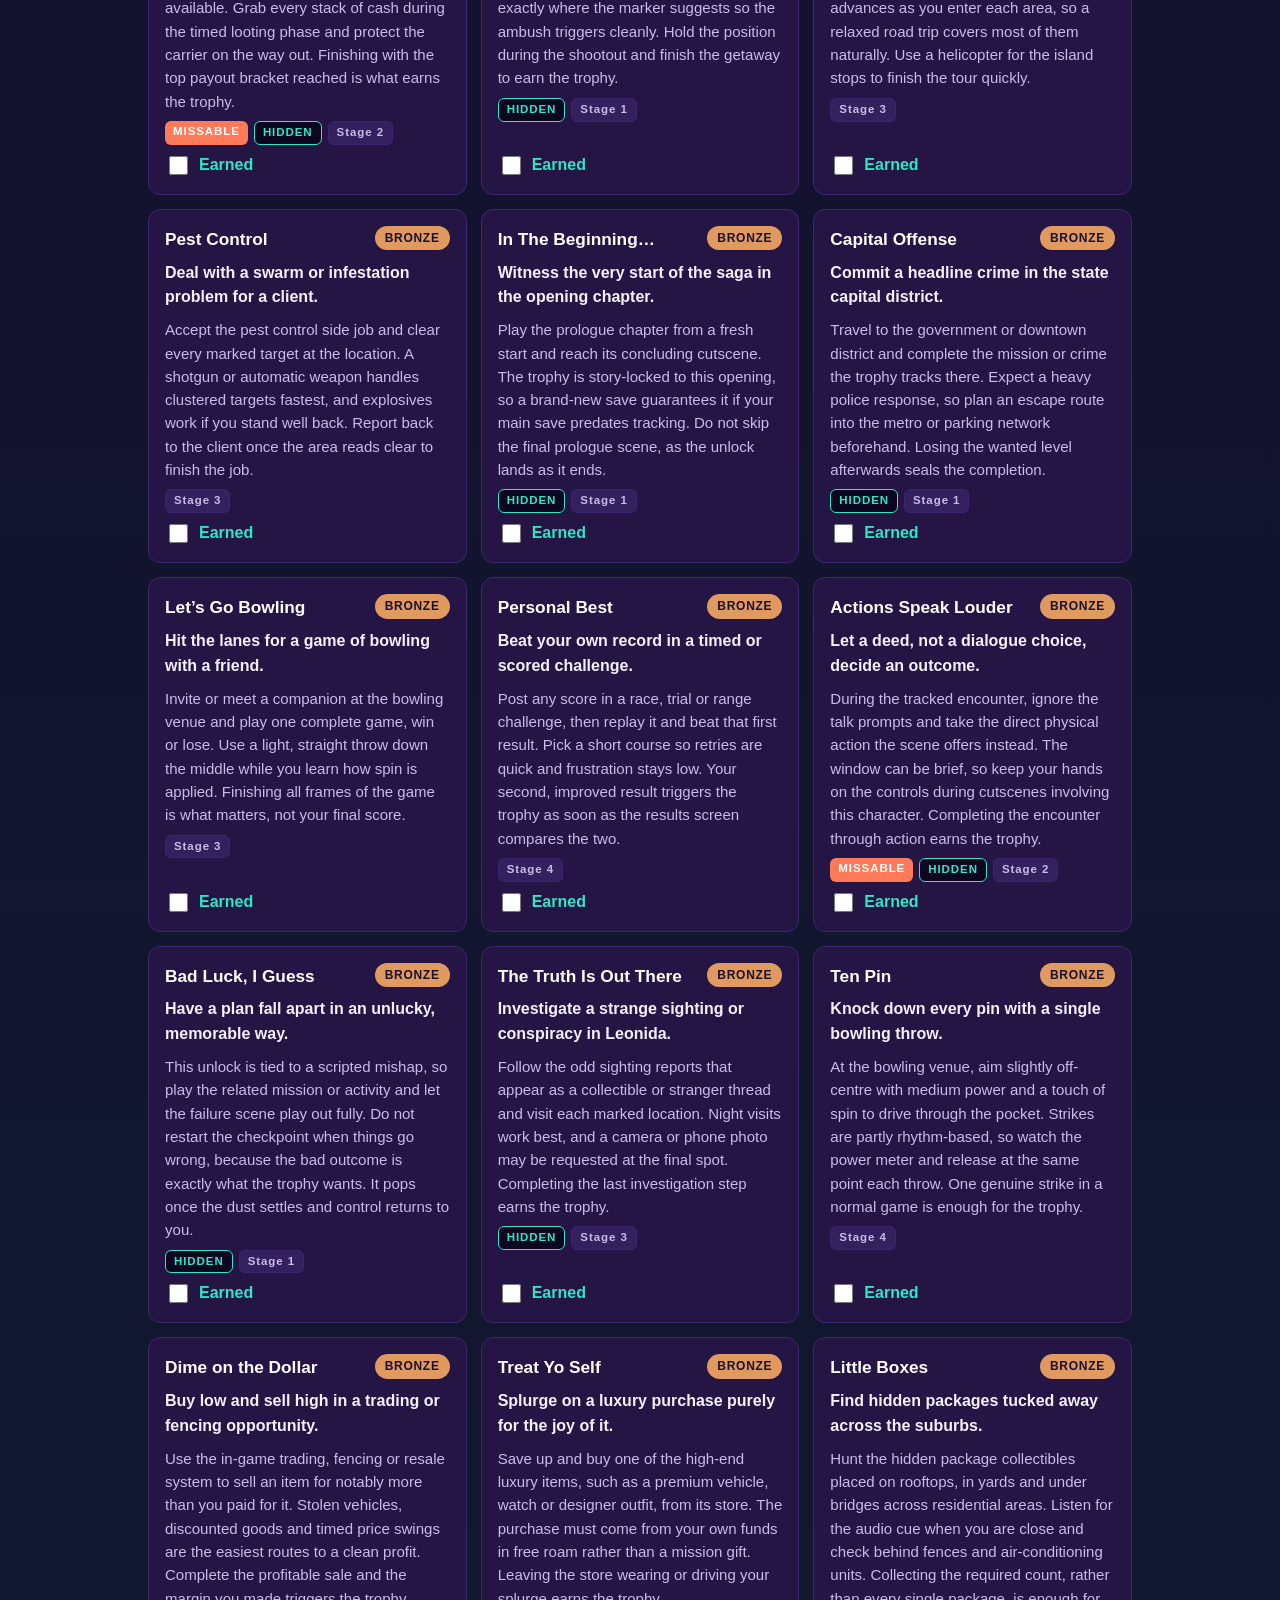
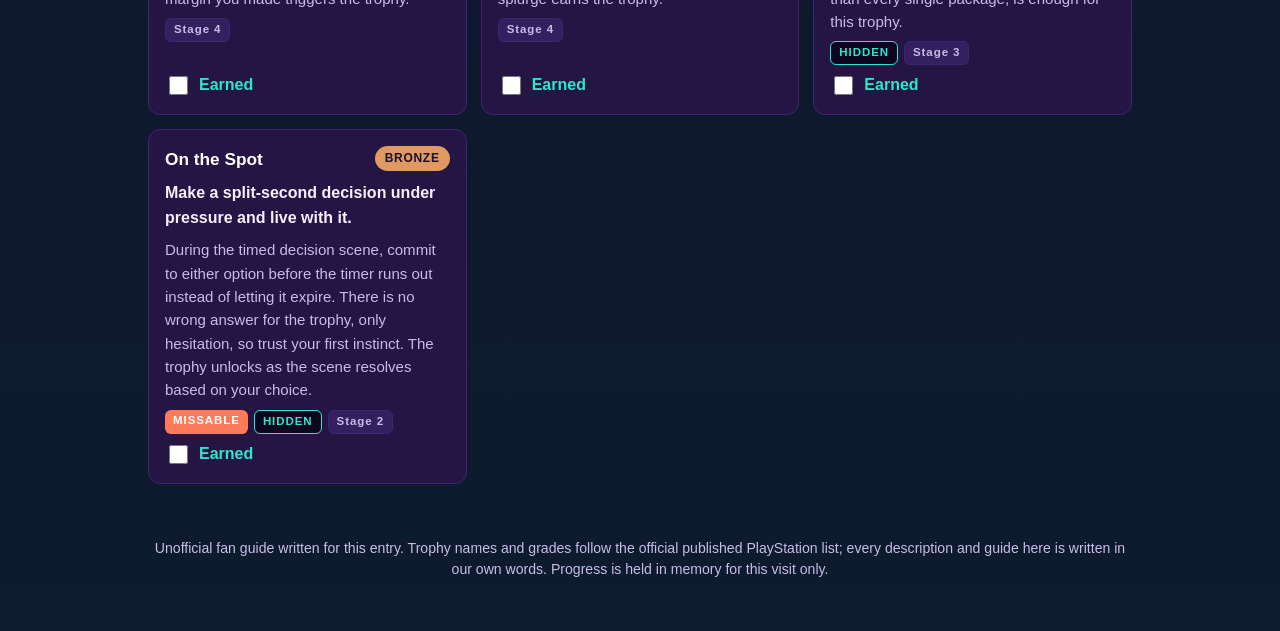
==== commit 6087c6de: "GTA VI Trophy Guide — recorded rebuild for re-entry (README badges linked to bounty page)" ====
--- a/app/index.html
+++ b/app/index.html
@@ -1,25 +1,74 @@
-<!doctype html>
+<!DOCTYPE html>
 <html lang="en">
 <head>
 <meta charset="utf-8">
 <meta name="viewport" content="width=device-width, initial-scale=1">
-<title>GTA VI trophy checklist</title>
+<title>Vice Got a Price! — GTA VI Trophy Guide &amp; Platinum Roadmap</title>
 <link rel="stylesheet" href="style.css">
 </head>
 <body>
-<header>
-  <h1>GTA VI trophy checklist</h1>
-  <p id="progress">0 of 55 earned</p>
+<header class="hero">
+  <p class="kicker">Grand Theft Auto VI &middot; PlayStation 5 &middot; Offline Guide</p>
+  <h1>Vice Got a Price!</h1>
+  <p class="tagline">The complete GTA VI trophy guide and platinum roadmap for Leonida: all 55 trophies explained in plain words, every missable flagged, and a five-stage route from the opening mission to the platinum.</p>
+  <section class="summary-strip" aria-label="Trophy summary">
+    <div class="stat"><span class="stat-num" id="stat-total">55</span><span class="stat-label">Trophies</span></div>
+    <div class="stat"><span class="stat-num plat-text" id="stat-platinum">1</span><span class="stat-label">Platinum</span></div>
+    <div class="stat"><span class="stat-num gold-text" id="stat-gold">2</span><span class="stat-label">Gold</span></div>
+    <div class="stat"><span class="stat-num silver-text" id="stat-silver">6</span><span class="stat-label">Silver</span></div>
+    <div class="stat"><span class="stat-num bronze-text" id="stat-bronze">46</span><span class="stat-label">Bronze</span></div>
+    <div class="stat progress-stat">
+      <span class="stat-num" id="progress-readout">0 / 55 earned &middot; 0%</span>
+      <span class="stat-label">Road to Platinum</span>
+      <div class="progress-track"><div class="progress-fill" id="progress-fill"></div></div>
+    </div>
+  </section>
 </header>
-<div class="controls">
-  <label>Grade <select id="grade"><option value="all">All</option><option value="platinum">Platinum</option><option value="gold">Gold</option><option value="silver">Silver</option><option value="bronze">Bronze</option></select></label>
-  <button id="export" type="button">Export progress</button>
-  <label class="import">Import progress <input id="import" type="file" accept="application/json"></label>
-</div>
-<table>
-  <thead><tr><th>Earned</th><th>Trophy</th><th>Grade</th><th>How to get it</th></tr></thead>
-  <tbody id="rows"></tbody>
-</table>
-<script type="module" src="app.js"></script>
+
+<main>
+  <section id="roadmap" class="roadmap" aria-label="Platinum roadmap">
+    <h2>Platinum Roadmap &mdash; Five Stages</h2>
+    <p class="roadmap-intro">Follow the stages in order and you will never need a second full playthrough for a missed trophy. Tick trophies off as you earn them and the header counter follows your road to platinum.</p>
+    <div class="stage-grid" id="stage-grid"></div>
+  </section>
+
+  <section class="controls" aria-label="Trophy filters">
+    <h2>Find a Trophy</h2>
+    <div class="control-row">
+      <label class="search-label" for="search-box">Search</label>
+      <input id="search-box" type="search" placeholder="Search by name or description&hellip;" autocomplete="off">
+    </div>
+    <div class="control-row grade-row" role="group" aria-label="Filter by grade">
+      <button type="button" class="grade-btn is-active" data-grade="all">All</button>
+      <button type="button" class="grade-btn" data-grade="platinum">Platinum</button>
+      <button type="button" class="grade-btn" data-grade="gold">Gold</button>
+      <button type="button" class="grade-btn" data-grade="silver">Silver</button>
+      <button type="button" class="grade-btn" data-grade="bronze">Bronze</button>
+    </div>
+    <div class="control-row toggle-row">
+      <label class="toggle-label" for="missable-toggle">
+        <input id="missable-toggle" type="checkbox">
+        Missable only
+      </label>
+      <label class="toggle-label" for="hide-earned-toggle">
+        <input id="hide-earned-toggle" type="checkbox">
+        Hide earned
+      </label>
+      <span class="visible-count" id="visible-count"></span>
+    </div>
+  </section>
+
+  <section class="trophy-section" aria-label="Trophy list">
+    <h2>All 55 Trophies</h2>
+    <div id="trophy-list" class="trophy-list"></div>
+    <p id="empty-note" class="empty-note" hidden>No trophies match your current filters. Clear the search or pick a different grade.</p>
+  </section>
+</main>
+
+<footer class="footer">
+  <p>Unofficial fan guide written for this entry. Trophy names and grades follow the official published PlayStation list; every description and guide here is written in our own words. Progress is held in memory for this visit only.</p>
+</footer>
+
+<script src="app.js"></script>
 </body>
 </html>
--- a/app/style.css
+++ b/app/style.css
@@ -1,7 +1,383 @@
-body { font-family: Arial, sans-serif; margin: 24px; color: #222; }
-header { display: flex; justify-content: space-between; align-items: baseline; }
-.controls { display: flex; gap: 16px; margin: 12px 0; align-items: center; }
-.import input { font-size: 12px; }
-table { border-collapse: collapse; width: 100%; }
-th, td { border-bottom: 1px solid #ddd; padding: 6px 8px; text-align: left; vertical-align: top; white-space: pre-line; }
-th { background: #f2f2f2; }
+:root {
+  --bg: #12081f;
+  --bg-soft: #1d0f33;
+  --panel: #241544;
+  --panel-edge: #3d2670;
+  --ink: #f6f1ff;
+  --ink-dim: #c9bce8;
+  --pink: #ff5da2;
+  --teal: #2ee6c8;
+  --platinum: #bdf3ff;
+  --gold: #ffd94d;
+  --silver: #cfd4dc;
+  --bronze: #e09a5f;
+  --danger: #ff7a59;
+}
+
+* {
+  box-sizing: border-box;
+}
+
+body {
+  margin: 0;
+  font-family: "Segoe UI", "Helvetica Neue", Arial, sans-serif;
+  background: linear-gradient(180deg, var(--bg) 0%, #1a0b2e 55%, #0d1b2e 100%);
+  color: var(--ink);
+  line-height: 1.55;
+}
+
+.hero {
+  padding: 40px 20px 26px;
+  text-align: center;
+  background: radial-gradient(circle at 50% 0%, #4a1d7a 0%, transparent 62%);
+  border-bottom: 3px solid var(--pink);
+}
+
+.kicker {
+  margin: 0 0 8px;
+  letter-spacing: 0.22em;
+  text-transform: uppercase;
+  font-size: 0.78rem;
+  color: var(--teal);
+}
+
+.hero h1 {
+  margin: 0;
+  font-size: 2.9rem;
+  letter-spacing: 0.02em;
+  color: #ffffff;
+  text-shadow: 0 3px 0 var(--pink), 0 6px 22px rgba(0, 0, 0, 0.55);
+}
+
+.tagline {
+  max-width: 760px;
+  margin: 14px auto 0;
+  color: var(--ink-dim);
+  font-size: 1.02rem;
+}
+
+.summary-strip {
+  display: flex;
+  flex-wrap: wrap;
+  gap: 12px;
+  justify-content: center;
+  margin: 26px auto 6px;
+  max-width: 980px;
+}
+
+.stat {
+  background: var(--panel);
+  border: 1px solid var(--panel-edge);
+  border-radius: 12px;
+  padding: 10px 18px;
+  min-width: 110px;
+  display: flex;
+  flex-direction: column;
+  align-items: center;
+}
+
+.stat-num {
+  font-size: 1.45rem;
+  font-weight: 700;
+}
+
+.stat-label {
+  font-size: 0.78rem;
+  text-transform: uppercase;
+  letter-spacing: 0.12em;
+  color: var(--ink-dim);
+}
+
+.plat-text { color: var(--platinum); }
+.gold-text { color: var(--gold); }
+.silver-text { color: var(--silver); }
+.bronze-text { color: var(--bronze); }
+
+.progress-stat {
+  min-width: 260px;
+  align-items: stretch;
+  text-align: center;
+}
+
+.progress-stat .stat-num {
+  font-size: 1.15rem;
+}
+
+.progress-track {
+  margin-top: 8px;
+  height: 12px;
+  border-radius: 999px;
+  background: #0d0620;
+  overflow: hidden;
+  border: 1px solid var(--panel-edge);
+}
+
+.progress-fill {
+  height: 100%;
+  width: 0%;
+  background: linear-gradient(90deg, var(--teal), var(--pink));
+  transition: width 0.25s ease;
+}
+
+main {
+  max-width: 1020px;
+  margin: 0 auto;
+  padding: 10px 18px 30px;
+}
+
+h2 {
+  font-size: 1.55rem;
+  margin: 28px 0 10px;
+  color: #ffffff;
+  border-left: 6px solid var(--teal);
+  padding-left: 12px;
+}
+
+.roadmap-intro {
+  color: var(--ink-dim);
+  max-width: 820px;
+}
+
+.stage-grid {
+  display: grid;
+  grid-template-columns: repeat(auto-fit, minmax(180px, 1fr));
+  gap: 12px;
+  margin-top: 14px;
+}
+
+.stage-card {
+  background: var(--bg-soft);
+  border: 1px solid var(--panel-edge);
+  border-top: 4px solid var(--pink);
+  border-radius: 10px;
+  padding: 14px;
+}
+
+.stage-card h3 {
+  margin: 0 0 6px;
+  font-size: 1.02rem;
+  color: var(--teal);
+}
+
+.stage-card p {
+  margin: 0 0 8px;
+  font-size: 0.92rem;
+  color: var(--ink-dim);
+}
+
+.stage-count {
+  font-weight: 700;
+  color: #ffffff;
+  font-size: 0.9rem;
+}
+
+.controls {
+  background: var(--bg-soft);
+  border: 1px solid var(--panel-edge);
+  border-radius: 12px;
+  padding: 6px 18px 18px;
+  margin-top: 10px;
+}
+
+.control-row {
+  display: flex;
+  flex-wrap: wrap;
+  align-items: center;
+  gap: 10px;
+  margin-top: 12px;
+}
+
+.search-label {
+  font-weight: 700;
+}
+
+#search-box {
+  flex: 1 1 280px;
+  padding: 10px 14px;
+  border-radius: 8px;
+  border: 1px solid var(--panel-edge);
+  background: #0d0620;
+  color: var(--ink);
+  font-size: 1rem;
+}
+
+#search-box:focus {
+  outline: 2px solid var(--teal);
+}
+
+.grade-btn {
+  padding: 8px 16px;
+  border-radius: 999px;
+  border: 1px solid var(--panel-edge);
+  background: var(--panel);
+  color: var(--ink);
+  cursor: pointer;
+  font-size: 0.95rem;
+}
+
+.grade-btn:hover {
+  border-color: var(--teal);
+}
+
+.grade-btn.is-active {
+  background: var(--pink);
+  border-color: var(--pink);
+  color: #ffffff;
+  font-weight: 700;
+}
+
+.toggle-label {
+  display: inline-flex;
+  align-items: center;
+  gap: 8px;
+  cursor: pointer;
+  font-weight: 600;
+}
+
+.toggle-label input {
+  width: 18px;
+  height: 18px;
+  accent-color: var(--pink);
+}
+
+.visible-count {
+  color: var(--ink-dim);
+  font-size: 0.92rem;
+}
+
+.trophy-list {
+  display: grid;
+  grid-template-columns: repeat(auto-fill, minmax(300px, 1fr));
+  gap: 14px;
+  margin-top: 14px;
+}
+
+.trophy-card {
+  background: var(--panel);
+  border: 1px solid var(--panel-edge);
+  border-radius: 12px;
+  padding: 16px;
+  display: flex;
+  flex-direction: column;
+  gap: 8px;
+}
+
+.trophy-card.is-earned {
+  border-color: var(--teal);
+  box-shadow: 0 0 0 1px var(--teal) inset;
+}
+
+.card-top {
+  display: flex;
+  justify-content: space-between;
+  align-items: flex-start;
+  gap: 10px;
+}
+
+.trophy-card h3 {
+  margin: 0;
+  font-size: 1.08rem;
+  color: #ffffff;
+}
+
+.badge {
+  flex: none;
+  padding: 3px 10px;
+  border-radius: 999px;
+  font-size: 0.75rem;
+  font-weight: 800;
+  letter-spacing: 0.06em;
+  text-transform: uppercase;
+  color: #1a1030;
+}
+
+.badge-platinum { background: var(--platinum); }
+.badge-gold { background: var(--gold); }
+.badge-silver { background: var(--silver); }
+.badge-bronze { background: var(--bronze); }
+
+.trophy-desc {
+  margin: 0;
+  color: var(--ink);
+  font-weight: 600;
+}
+
+.trophy-guide {
+  margin: 0;
+  color: var(--ink-dim);
+  font-size: 0.94rem;
+}
+
+.tag-row {
+  display: flex;
+  flex-wrap: wrap;
+  gap: 6px;
+}
+
+.tag {
+  font-size: 0.72rem;
+  font-weight: 800;
+  letter-spacing: 0.08em;
+  padding: 2px 8px;
+  border-radius: 6px;
+}
+
+.tag-missable {
+  background: var(--danger);
+  color: #ffffff;
+}
+
+.tag-hidden {
+  background: #0d0620;
+  color: var(--teal);
+  border: 1px solid var(--teal);
+}
+
+.tag-stage {
+  background: #33205e;
+  color: var(--ink-dim);
+  border: 1px solid var(--panel-edge);
+}
+
+.earned-label {
+  margin-top: auto;
+  display: inline-flex;
+  align-items: center;
+  gap: 8px;
+  cursor: pointer;
+  font-weight: 700;
+  color: var(--teal);
+}
+
+.earned-label input {
+  width: 19px;
+  height: 19px;
+  accent-color: var(--teal);
+}
+
+.empty-note {
+  color: var(--ink-dim);
+  background: var(--bg-soft);
+  border: 1px dashed var(--panel-edge);
+  border-radius: 10px;
+  padding: 16px;
+  text-align: center;
+}
+
+.footer {
+  max-width: 1020px;
+  margin: 0 auto;
+  padding: 10px 18px 36px;
+  color: var(--ink-dim);
+  font-size: 0.88rem;
+  text-align: center;
+}
+
+@media (max-width: 560px) {
+  .hero h1 {
+    font-size: 2.1rem;
+  }
+  .trophy-list {
+    grid-template-columns: 1fr;
+  }
+}
